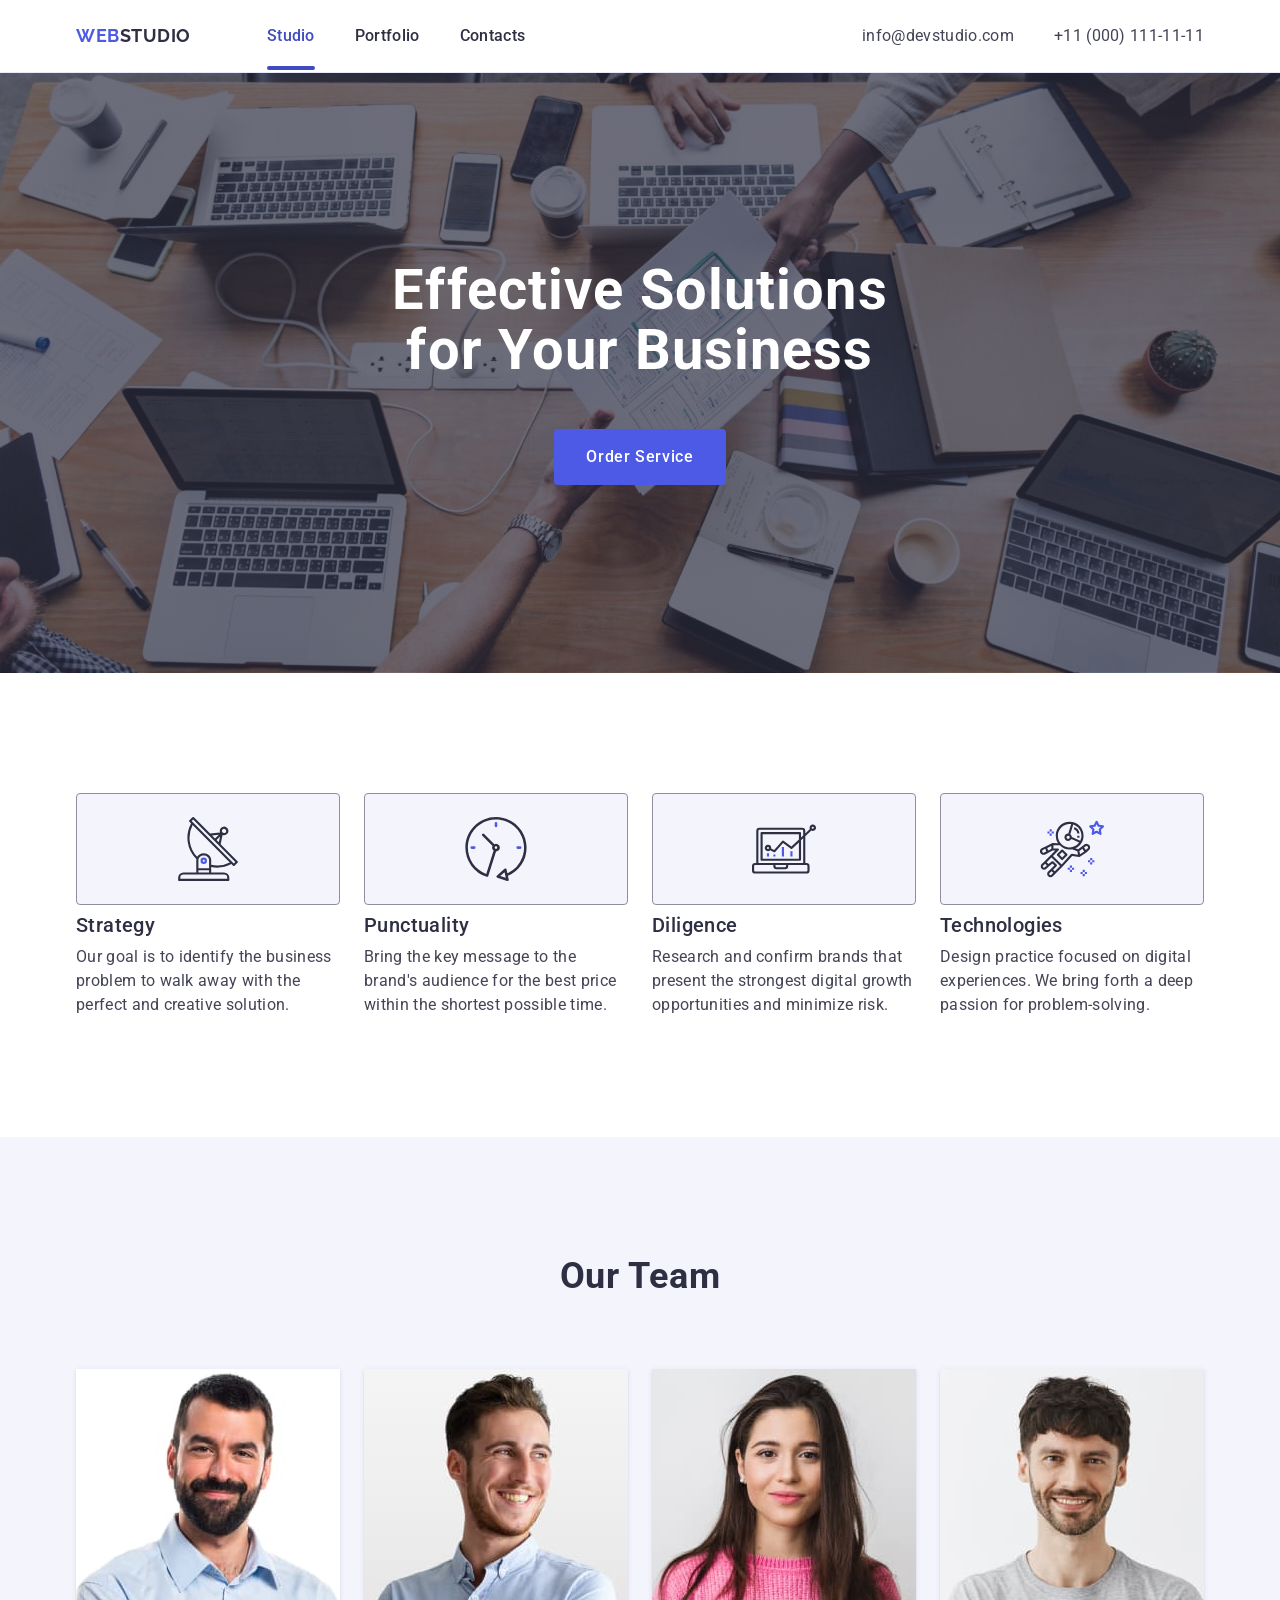
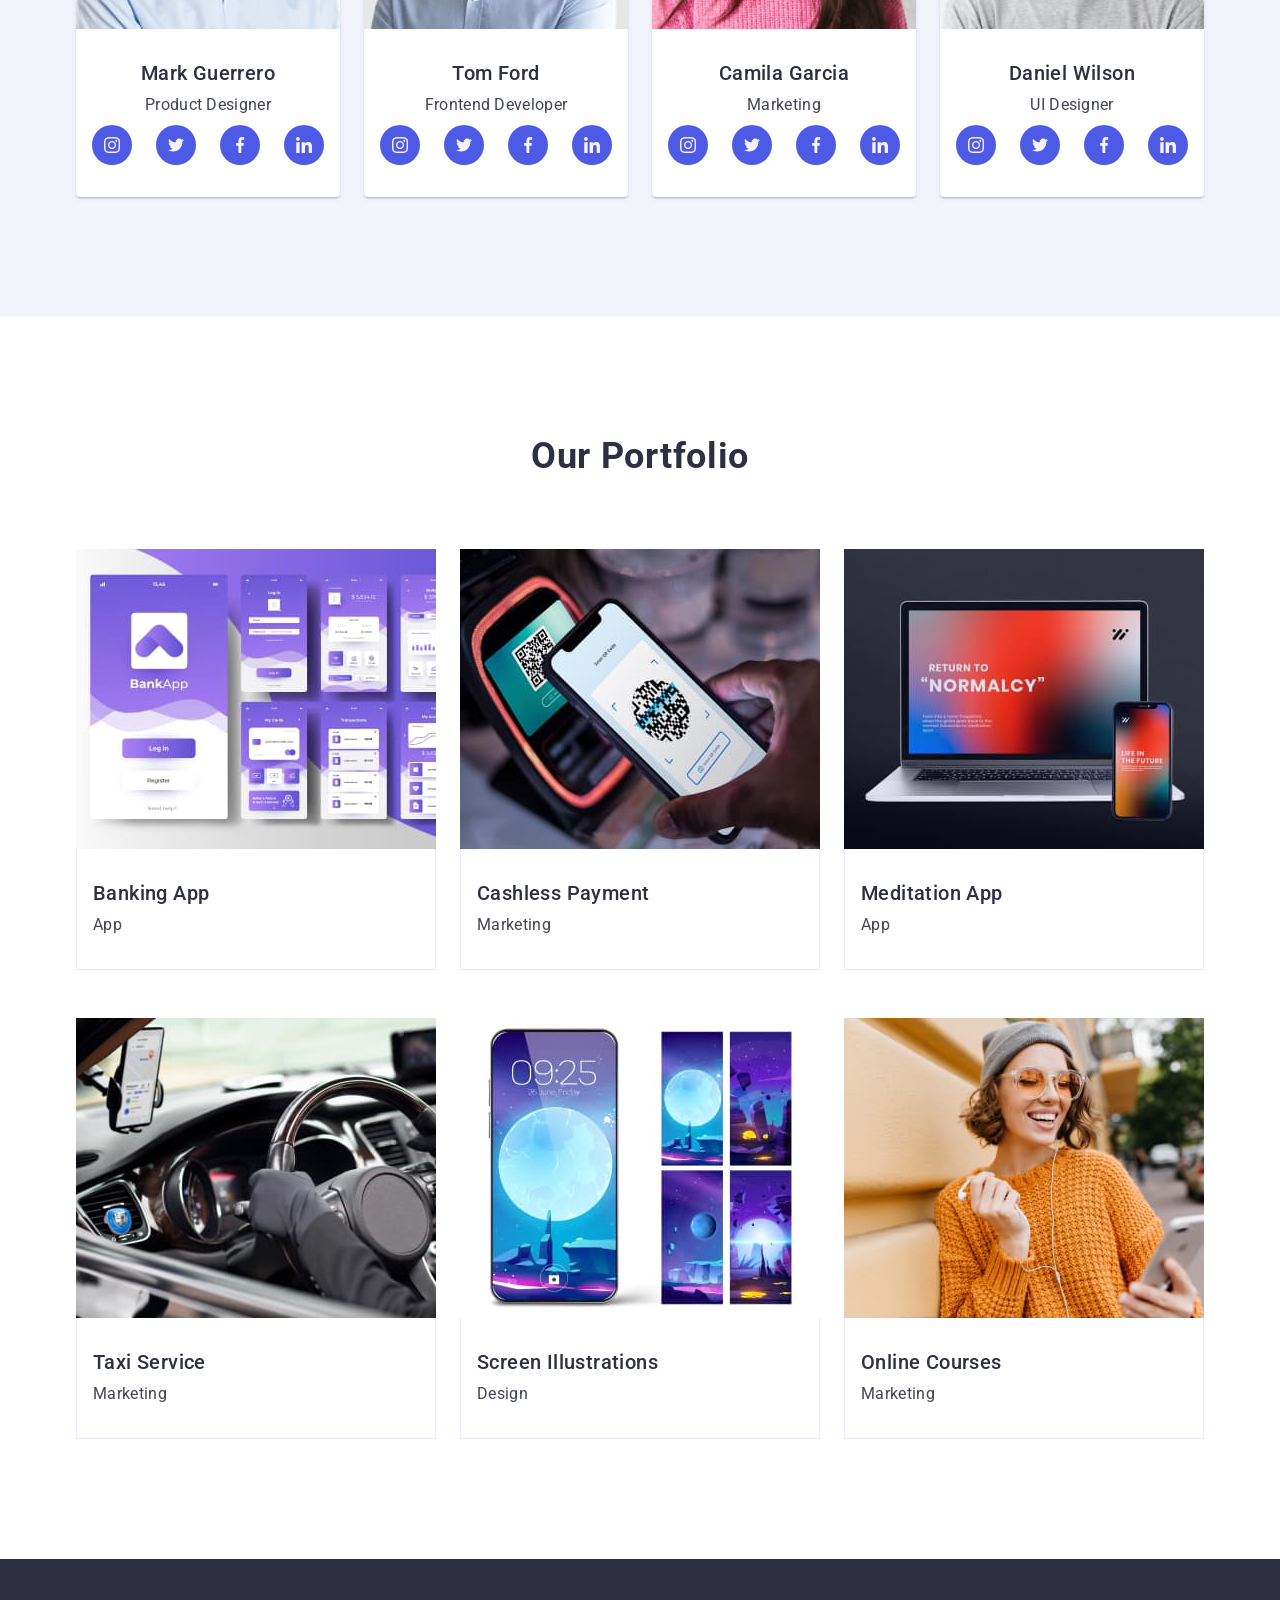
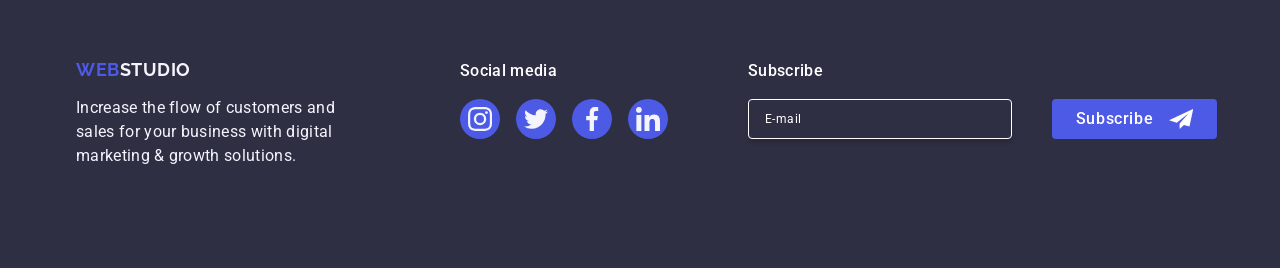
==== index.html @ 2a179399 "Update index.html" ====
<!DOCTYPE html>
<html lang="en">
  <head>
    <meta charset="UTF-8" />
    <meta name="viewport" content="width=device-width, initial-scale=1.0" />
    <title>Web Studio</title>
    <link rel="preconnect" href="https://fonts.googleapis.com" />
    <link rel="preconnect" href="https://fonts.gstatic.com" crossorigin />
    <link
      href="https://fonts.googleapis.com/css2?family=Raleway:wght@700&family=Roboto:wght@400;500;700&display=swap"
      rel="stylesheet"
    />
    <link
      rel="stylesheet"
      href="https://cdnjs.cloudflare.com/ajax/libs/modern-normalize/2.0.0/modern-normalize.min.css"
    />
    <link rel="stylesheet" href="./css/styles.css" />
  </head>
  <body>
    <header class="header">
      <div class="container header-container">
        <nav class="header-navigation">
          <a href="./index.html" class="heder-logo"
            >Web<span class="heder-logo-studio">Studio</span>
          </a>
          <ul class="heder-menu-list">
            <li class="heder-menu-item">
              <a href="./index.html" class="heder-menu-link current">Studio</a>
            </li>
            <li class="heder-menu-item">
              <a href="" class="heder-menu-link">Portfolio</a>
            </li>
            <li class="heder-menu-item">
              <a href="" class="heder-menu-link">Contacts</a>
            </li>
          </ul>
        </nav>
        <address class="header-navigation-address">
          <ul class="header-navigation-list">
            <li class="header-navigation-item">
              <a class="header-navigation-link" href="mailto:info@devstudio.com"
                >info@devstudio.com
              </a>
            </li>
            <li class="header-navigation-item">
              <a class="header-navigation-link" href="tel:+110001111111"
                >+11 (000) 111-11-11
              </a>
            </li>
          </ul>
        </address>
      </div>
    </header>
    <main>
      <section class="hero-section">
        <div class="container">
          <h1 class="hero-title">Effective Solutions for Your Business</h1>
          <button class="hero-button" type="button">Order Service</button>
        </div>
      </section>
      <section class="section-possibilities">
        <div class="container">
          <h2 class="visually-hidden">List of possibilities</h2>
          <ul class="list-of-possibilities">
            <li class="possibilities-item">
              <div class="possibilities-icon-container">
                <svg class="possibilities-icon" width="64" height="64">
                  <use href="./images/icons.svg#icon-antenna"></use>
                </svg>
              </div>
              <h3 class="possibilities-subtitle">Strategy</h3>
              <p class="possibilities-item-text">
                Our goal is to identify the business problem to walk away with
                the perfect and creative solution.
              </p>
            </li>
            <li class="possibilities-item">
              <div class="possibilities-icon-container">
                <svg class="possibilities-icon" width="64" height="64">
                  <use href="./images/icons.svg#icon-clock"></use>
                </svg>
              </div>
              <h3 class="possibilities-subtitle">Punctuality</h3>
              <p class="possibilities-item-text">
                Bring the key message to the brand's audience for the best price
                within the shortest possible time.
              </p>
            </li>
            <li class="possibilities-item">
              <div class="possibilities-icon-container">
                <svg class="possibilities-icon" width="64" height="64">
                  <use href="./images/icons.svg#icon-diagram"></use>
                </svg>
              </div>
              <h3 class="possibilities-subtitle">Diligence</h3>
              <p class="possibilities-item-text">
                Research and confirm brands that present the strongest digital
                growth opportunities and minimize risk.
              </p>
            </li>
            <li class="possibilities-item">
              <div class="possibilities-icon-container">
                <svg class="possibilities-icon" width="64" height="64">
                  <use href="./images/icons.svg#icon-astronaut"></use>
                </svg>
              </div>
              <h3 class="possibilities-subtitle">Technologies</h3>
              <p class="possibilities-item-text">
                Design practice focused on digital experiences. We bring forth a
                deep passion for problem-solving.
              </p>
            </li>
          </ul>
        </div>
      </section>
      <section class="section-team">
        <div class="container">
          <h2 class="team-title">Our Team</h2>
          <ul class="team-list">
            <li class="team-item">
              <img
                class="team-img"
                src="./images/mark-guerrero.jpg"
                alt="Mark Guerrero"
                width="264"
                height="260"
              />
              <div class="team-container">
                <h3 class="team-name-member">Mark Guerrero</h3>
                <p class="team-function">Product Designer</p>
                <ul class="icon-list">
                  <li class="icon-item">
                    <a class="icon-link" href="">
                      <svg class="icon-team" width="16" height="16">
                        <use href="./images/icons.svg#icon-instagram"></use>
                      </svg>
                    </a>
                  </li>
                  <li class="icon-item">
                    <a class="icon-link" href="">
                      <svg class="icon-team" width="16" height="16">
                        <use href="./images/icons.svg#icon-twitter"></use>
                      </svg>
                    </a>
                  </li>
                  <li class="icon-item">
                    <a class="icon-link" href="">
                      <svg class="icon-team" width="16" height="16">
                        <use href="./images/icons.svg#icon-facebook"></use>
                      </svg>
                    </a>
                  </li>
                  <li class="icon-item">
                    <a class="icon-link" href="">
                      <svg class="icon-team" width="16" height="16">
                        <use href="./images/icons.svg#icon-linkedin"></use>
                      </svg>
                    </a>
                  </li>
                </ul>
              </div>
            </li>
            <li class="team-item">
              <img
                class="team-img"
                src="./images/tom-ford.jpg"
                alt="Tom Ford"
                width="264"
                height="260"
              />
              <div class="team-container">
                <h3 class="team-name-member">Tom Ford</h3>
                <p class="team-function">Frontend Developer</p>
                <ul class="icon-list">
                  <li class="icon-item">
                    <a class="icon-link">
                      <svg class="icon-team" width="16" height="16">
                        <use href="./images/icons.svg#icon-instagram"></use>
                      </svg>
                    </a>
                  </li>
                  <li class="icon-item">
                    <a class="icon-link" href="">
                      <svg class="icon-team" width="16" height="16">
                        <use href="./images/icons.svg#icon-twitter"></use>
                      </svg>
                    </a>
                  </li>
                  <li class="icon-item">
                    <a class="icon-link" href="">
                      <svg class="icon-team" width="16" height="16">
                        <use href="./images/icons.svg#icon-facebook"></use>
                      </svg>
                    </a>
                  </li>
                  <li class="icon-item">
                    <a class="icon-link" href="">
                      <svg class="icon-team" width="16" height="16">
                        <use href="./images/icons.svg#icon-linkedin"></use>
                      </svg>
                    </a>
                  </li>
                </ul>
              </div>
            </li>
            <li class="team-item">
              <img
                class="team-img"
                src="./images/camila-garcia.jpg"
                alt="Camila Garcia"
                width="264"
                height="260"
              />
              <div class="team-container">
                <h3 class="team-name-member">Camila Garcia</h3>
                <p class="team-function">Marketing</p>
                <ul class="icon-list">
                  <li class="icon-item">
                    <a class="icon-link" href="">
                      <svg class="icon-team" width="16" height="16">
                        <use href="./images/icons.svg#icon-instagram"></use>
                      </svg>
                    </a>
                  </li>
                  <li class="icon-item">
                    <a class="icon-link" href="">
                      <svg class="icon-team" width="16" height="16">
                        <use href="./images/icons.svg#icon-twitter"></use>
                      </svg>
                    </a>
                  </li>
                  <li class="icon-item">
                    <a class="icon-link" href="">
                      <svg class="icon-team" width="16" height="16">
                        <use href="./images/icons.svg#icon-facebook"></use>
                      </svg>
                    </a>
                  </li>
                  <li class="icon-item">
                    <a class="icon-link" href="">
                      <svg class="icon-team" width="16" height="16">
                        <use href="./images/icons.svg#icon-linkedin"></use>
                      </svg>
                    </a>
                  </li>
                </ul>
              </div>
            </li>
            <li class="team-item">
              <img
                class="team-img"
                src="./images/daniel-wilson.jpg"
                alt="Daniel Wilson"
                width="264"
                height="260"
              />
              <div class="team-container">
                <h3 class="team-name-member">Daniel Wilson</h3>
                <p class="team-function">UI Designer</p>
                <ul class="icon-list">
                  <li class="icon-item">
                    <a class="icon-link" href="">
                      <svg class="icon-team" width="16" height="16">
                        <use href="./images/icons.svg#icon-instagram"></use>
                      </svg>
                    </a>
                  </li>
                  <li class="icon-item">
                    <a class="icon-link" href="">
                      <svg class="icon-team" width="16" height="16">
                        <use href="./images/icons.svg#icon-twitter"></use>
                      </svg>
                    </a>
                  </li>
                  <li class="icon-item">
                    <a class="icon-link" href="">
                      <svg class="icon-team" width="16" height="16">
                        <use href="./images/icons.svg#icon-facebook"></use>
                      </svg>
                    </a>
                  </li>
                  <li class="icon-item">
                    <a class="icon-link" href="">
                      <svg class="icon-team" width="16" height="16">
                        <use href="./images/icons.svg#icon-linkedin"></use>
                      </svg>
                    </a>
                  </li>
                </ul>
              </div>
            </li>
          </ul>
        </div>
      </section>
      <section class="section-portfolio">
        <div class="container">
          <h2 class="portfolio-title">Our Portfolio</h2>
          <ul class="portfolio-list">
            <li class="portfolio-item">
              <div class="portfolio-item-container">
                <img
                  class="portfolio-img"
                  src="./images/banking-app.jpg"
                  alt="Banking App"
                  width="360"
                  height="300"
                />
                <p class="portfolio-img-text">
                  14 Stylish and User-Friendly App Design Concepts · Task
                  Manager App · Calorie Tracker App · Exotic Fruit Ecommerce App
                  · Cloud Storage App
                </p>
              </div>
              <div class="box-portfolio-item">
                <h3 class="portfolio-services">Banking App</h3>
                <p class="portfolio-text">App</p>
              </div>
            </li>
            <li class="portfolio-item">
              <div class="portfolio-item-container">
                <img
                  class="portfolio-img"
                  src="./images/cashless-payment.jpg"
                  alt="Cashless Payment"
                  width="360"
                  height="300"
                />
                <p class="portfolio-img-text">
                  14 Stylish and User-Friendly App Design Concepts · Task
                  Manager App · Calorie Tracker App · Exotic Fruit Ecommerce App
                  · Cloud Storage App
                </p>
              </div>
              <div class="box-portfolio-item">
                <h3 class="portfolio-services">Cashless Payment</h3>
                <p class="portfolio-text">Marketing</p>
              </div>
            </li>
            <li class="portfolio-item">
              <div class="portfolio-item-container">
                <img
                  class="portfolio-img"
                  src="./images/meditation-app.jpg"
                  alt="Meditation App"
                  width="360"
                  height="300"
                />
                <p class="portfolio-img-text">
                  14 Stylish and User-Friendly App Design Concepts · Task
                  Manager App · Calorie Tracker App · Exotic Fruit Ecommerce App
                  · Cloud Storage App
                </p>
              </div>
              <div class="box-portfolio-item">
                <h3 class="portfolio-services">Meditation App</h3>
                <p class="portfolio-text">App</p>
              </div>
            </li>
            <li class="portfolio-item">
              <div class="portfolio-item-container">
                <img
                  class="portfolio-img"
                  src="./images/taxi-service.jpg"
                  alt="Taxi Service"
                  width="360"
                  height="300"
                />
                <p class="portfolio-img-text">
                  14 Stylish and User-Friendly App Design Concepts · Task
                  Manager App · Calorie Tracker App · Exotic Fruit Ecommerce App
                  · Cloud Storage App
                </p>
              </div>
              <div class="box-portfolio-item">
                <h3 class="portfolio-services">Taxi Service</h3>
                <p class="portfolio-text">Marketing</p>
              </div>
            </li>
            <li class="portfolio-item">
              <div class="portfolio-item-container">
                <img
                  class="portfolio-img"
                  src="./images/screen-illustrations.jpg"
                  alt="Screen Illustrations"
                  width="360"
                  height="300"
                />
                <p class="portfolio-img-text">
                  14 Stylish and User-Friendly App Design Concepts · Task
                  Manager App · Calorie Tracker App · Exotic Fruit Ecommerce App
                  · Cloud Storage App
                </p>
              </div>
              <div class="box-portfolio-item">
                <h3 class="portfolio-services">Screen Illustrations</h3>
                <p class="portfolio-text">Design</p>
              </div>
            </li>
            <li class="portfolio-item">
              <div class="portfolio-item-container">
                <img
                  class="portfolio-img"
                  src="./images/online-courses.jpg"
                  alt="Online Courses"
                  width="360"
                  height="300"
                />
                <p class="portfolio-img-text">
                  14 Stylish and User-Friendly App Design Concepts · Task
                  Manager App · Calorie Tracker App · Exotic Fruit Ecommerce App
                  · Cloud Storage App
                </p>
              </div>
              <div class="box-portfolio-item">
                <h3 class="portfolio-services">Online Courses</h3>
                <p class="portfolio-text">Marketing</p>
              </div>
            </li>
          </ul>
        </div>
      </section>
    </main>
    <footer class="section-footer">
      <div class="container footer-container">
        <div class="footer-nav-container">
          <a class="footer-logo-link" href="./index.html"
            >Web<span class="footer-logo-studio">Studio</span>
          </a>
          <p class="footer-text">
            Increase the flow of customers and sales for your business with
            digital marketing & growth solutions.
          </p>
        </div>
        <div class="social-media-container">
          <p class="social-media-title">Social media</p>
          <ul class="social-media-list">
            <li class="social-media-item">
              <a class="social-icon-link" href="">
                <svg class="social-media-icon" width="24" height="24">
                  <use href="./images/icons.svg#icon-instagram"></use>
                </svg>
              </a>
            </li>
            <li class="social-media-item">
              <a class="social-icon-link" href="">
                <svg class="social-media-icon" width="24" height="24">
                  <use href="./images/icons.svg#icon-twitter"></use>
                </svg>
              </a>
            </li>
            <li class="social-media-item">
              <a class="social-icon-link" href="">
                <svg class="social-media-icon" width="24" height="24">
                  <use href="./images/icons.svg#icon-facebook"></use>
                </svg>
              </a>
            </li>
            <li class="social-media-item">
              <a class="social-icon-link" href="">
                <svg class="social-media-icon" width="24" height="24">
                  <use href="./images/icons.svg#icon-linkedin"></use>
                </svg>
              </a>
            </li>
          </ul>
        </div>
        <div class="subscribe-container">
          <p class="subscribe-title">Subscribe</p>
          <form class="subscribe-form">
            <label class="subscribe-label">
              <input
                class="subscribe-input"
                type="email"
                name="subscribe-email"
                placeholder="E-mail"
              />
            </label>
            <button class="subscribe-btn" type="submit" name="subscribe">
              Subscribe
              <svg class="subscribe-btn-icon" width="24" height="24">
                <use href="./images/icons.svg#icon-send"></use>
              </svg>
            </button>
          </form>
        </div>
      </div>
    </footer>
    <div class="modal-overlay is-ope">
      <div class="modal">
        <button class="modal-closed-btn" type="button">
          <svg class="modal-icon-btn" width="8" height="8">
            <use href="./images/icons.svg#icon-closed"></use>
          </svg>
        </button>
        <p class="modal-title">Leave your contacts and we will call you back</p>
        <form>
          <div class="modal-field">
            <label class="modal-label-name" for="user-name">Name</label>
            <div class="modal-field-wrap">
              <input
                class="modal-input"
                type="text"
                name="user-name"
                required
                id="user-name"
              />
              <svg class="modal-icon" width="18" height="24">
                <use href="./images/icons.svg#icon-frame-black"></use>
              </svg>
            </div>
          </div>
          <div class="modal-field">
            <label for="user-tel">Phone</label>
            <div class="modal-field-wrap">
              <input
                class="modal-input"
                type="tel"
                name="user-tel"
                required
                id="user-tel"
              />
              <svg class="modal-icon" width="18" height="24">
                <use href="./images/icons.svg#icon-phone-black"></use>
              </svg>
            </div>
          </div>
          <div class="modal-field">
            <label for="user-email">Email</label>
            <div class="modal-field-wrap">
              <input
                class="modal-input"
                type="email"
                name="user-email"
                required
                id="user-email"
              />
              <svg class="modal-icon" width="18" height="24">
                <use href="./images/icons.svg#icon-email-black"></use>
              </svg>
            </div>
          </div>
          <div class="modal-field">
            <label for="user-comment">Comment</label>
            <textarea
              class="modal-comment"
              name="user-comment"
              id="user-comment"
              placeholder="Text input"
            ></textarea>
          </div>
          <div class="modal-checkbox">
            <input
              class="modal-checkbox-btn visually-hidden"
              type="checkbox"
              name="user-privacy"
              id="user-privacy"
              value="true"
              checked
            />
            <label class="modal-permit" for="user-privacy">
              <span class="modal-permit-span">
                <svg width="10" height="8">
                  <use href="./images/icons.svg#icon-mark"></use>
                </svg> </span
              >I accept the terms and conditions of the
              <a class="policy-link" href="">Privacy Policy</a></label
            >
          </div>
          <button class="modal-send-btn" type="submit">Send</button>
        </form>
      </div>
    </div>
  </body>
</html>
---- css/styles.css ----
body {
  font-family: "Roboto", sans-serif;
  color: #434455;
  background-color: #fff;
}

ul {
  list-style-type: none;
  margin-top: 0;
  margin-bottom: 0;
  padding-left: 0;
}

a {
  text-decoration: none;
  color: #2e2f42;
}

p,
h1,
h2,
h3,
h4,
h5,
h6 {
  margin-top: 0;
  margin-bottom: 0;
}

.section {
  padding-top: 120px;
  padding-bottom: 120px;
}

.container {
  max-width: 1158px;
  padding: 0 15px;
  margin: 0 auto;
}

img {
  display: block;
}

.visually-hidden {
  position: absolute;
  width: 1px;
  height: 1px;
  margin: -1px;
  border: 0;
  padding: 0;
  white-space: nowrap;
  clip-path: inset(100%);
  clip: rect(0 0 0 0);
  overflow: hidden;
}

/* ----------------------------------------------------- */

/* ------------------ Header  ------------------------- */

.header {
  padding-top: 24px;
  padding-bottom: 24px;
  border-bottom: 1px solid #e7e9fc;
  box-shadow: 0px 2px 1px rgba(46, 47, 66, 0.08),
    0px 1px 1px rgba(46, 47, 66, 0.16), 0px 1px 6px rgba(46, 47, 66, 0.08);
}

.header-container {
  display: flex;
}

.header-navigation {
  display: flex;
  align-items: center;
}

.heder-logo {
  font-family: "Raleway", sans-serif;
  font-weight: 700;
  font-size: 18px;
  line-height: 117%;
  letter-spacing: 0.03em;
  text-transform: uppercase;
  color: #4d5ae5;
  margin-right: 76px;
}

.heder-logo-studio {
  font-weight: 700;
  font-size: 18px;
  line-height: 117%;
  letter-spacing: 0.03em;
  text-transform: uppercase;
  color: #2e2f42;
}

.heder-menu-list {
  display: flex;
  gap: 40px;
}

.heder-menu-item {
}

.heder-menu-link {
  position: relative;
  font-weight: 500;
  font-size: 16px;
  line-height: 150%;
  letter-spacing: 0.02em;
  color: rgba(46, 47, 66, 1);
  padding: 24px 0;

  transition: color 250ms cubic-bezier(0.4, 0, 0.2, 1);
}

.current {
  color: #404bbf;
}

.current::after {
  content: "";
  width: 100%;
  position: absolute;
  left: 0;
  bottom: -1px;
  height: 4px;
  background-color: #404bbf;
  border-radius: 2px;
}

.heder-menu-link:hover,
.heder-menu-link:focus {
  color: #404bbf;
}

.header-navigation-address {
  font-style: normal;
  margin-left: auto;
}

.header-navigation-list {
  display: flex;
  gap: 40px;
}

.header-navigation-item {
}

.header-navigation-link {
  font-weight: 400;
  font-size: 16px;
  line-height: 150%;
  letter-spacing: 0.02em;
  color: #434455;
  padding-top: 24px;
  padding-bottom: 24px;

  transition: color 250ms cubic-bezier(0.4, 0, 0.2, 1);
}

.header-navigation-link:hover,
.header-navigation-link:focus {
  color: #404bbf;
}

/* -------------------------------------------------------------------- */

/* --------------------- Hero Section --------------------------------- */

.hero-section {
  background-color: #2e2f42;
  padding: 188px 0;
  margin: 0 auto;

  background-image: linear-gradient(
      rgba(46, 47, 66, 0.7),
      rgba(46, 47, 66, 0.7)
    ),
    url(../images/people-office.jpg);

  background-position: center;
  background-repeat: no-repeat;
  background-size: cover;
  max-width: 1440px;
}

.hero-title {
  font-weight: 700;
  font-size: 56px;
  line-height: 107%;
  letter-spacing: 0.02em;
  text-align: center;
  color: #fff;
  margin: auto;
  margin-bottom: 48px;
  max-width: 496px;
}

.hero-button {
  font-family: inherit;
  font-weight: 500;
  font-size: 16px;
  line-height: 150%;
  letter-spacing: 0.04em;
  color: #fff;

  background: #4d5ae5;
  cursor: pointer;
  display: block;
  border-radius: 4px;
  border: none;

  min-width: 169px;
  height: 56px;
  margin: auto;
  padding: 16px 32px;

  transition: background-color 250ms cubic-bezier(0.4, 0, 0.2, 1);
}

.hero-button:hover,
.hero-button:focus {
  background: #404bbf;
}

/* ---------------------------------------------------------------- */

/* --------------------- Section Possibilities -------------------- */

.section-possibilities {
  padding-top: 120px;
  padding-bottom: 120px;
}

.list-of-possibilities {
  display: flex;
  gap: 24px;
}

.possibilities-item {
  width: calc((100% - 72px) / 4);
}

.possibilities-icon-container {
  display: flex;
  align-items: center;
  justify-content: center;
  border: 1px solid rgba(142, 143, 153, 1);
  border-radius: 4px;
  width: 264px;
  height: 112px;
  background: rgba(244, 244, 253, 1);
  margin-bottom: 8px;
}

.possibilities-icon {
}

.possibilities-subtitle {
  font-weight: 500;
  font-size: 20px;
  line-height: 120%;
  letter-spacing: 0.02em;
  color: #2e2f42;
  margin-bottom: 8px;
}

.possibilities-item-text {
  font-size: 16px;
  line-height: 150%;
  letter-spacing: 0.02em;
  color: #434455;
}

/* ------------------------------------------------------- */

/* --------------------- Section Team -------------------- */

.section-team {
  background-color: #f4f4fd;
  padding-top: 120px;
  padding-bottom: 120px;
}

.team-container {
  padding: 0;
}

.team-title {
  text-transform: capitalize;
  font-weight: 700;
  font-size: 36px;
  line-height: 111%;
  letter-spacing: 0.02em;
  text-align: center;
  color: #2e2f42;
  margin-bottom: 72px;
}

.team-list {
  display: flex;
  gap: 24px;
}

.team-item {
  box-shadow: 0px 1px 6px rgba(46, 47, 66, 0.08),
    0px 1px 1px rgba(46, 47, 66, 0.16), 0px 2px 1px rgba(46, 47, 66, 0.08);
  background-color: #fff;
  border-radius: 0 0 4px 4px;
  padding: 0px 0px 32px 0px;
  width: 264px;
  height: 428px;
}

.team-img {
}

.team-container {
  padding-top: 32px;
  padding-bottom: 32px;
}

.team-name-member {
  font-weight: 500;
  font-size: 20px;
  line-height: 120%;
  letter-spacing: 0.02em;
  text-align: center;
  color: #2e2f42;
  margin-bottom: 8px;
}

.team-function {
  font-weight: 400;
  font-size: 16px;
  line-height: 150%;
  letter-spacing: 0.02em;
  text-align: center;
  color: #434455;
  margin-bottom: 8px;
}

.icon-list {
  display: flex;
  justify-content: center;
  gap: 24px;
  padding-left: 16px;
  padding-right: 16px;
}

.icon-item {
  width: 40px;
  height: 40px;
}

.icon-link {
  width: 100%;
  height: 100%;
  display: flex;
  align-items: center;
  justify-content: center;
  background-color: rgba(77, 90, 229, 1);
  border-radius: 50%;
  transition: background-color 250ms cubic-bezier(0.4, 0, 0.2, 1);
}

.icon-link:hover,
.icon-link:focus {
  background-color: #404bbf;
}

.icon-team {
  fill: rgba(244, 244, 253, 1);
}

/* --------------------------------------------------------  */

/* --------------------- Section Portfolio ------------------- */

.section-portfolio {
  padding-top: 120px;
  padding-bottom: 120px;
}

.portfolio-title {
  text-transform: capitalize;
  font-weight: 700;
  font-size: 36px;
  line-height: 111%;
  letter-spacing: 0.02em;
  text-align: center;
  color: #2e2f42;
  margin-bottom: 72px;
}

.portfolio-list {
  display: flex;
  flex-wrap: wrap;
  gap: 48px 24px;
}

.portfolio-item {
  position: relative;
  transition: box-shadow 250ms cubic-bezier(0.4, 0, 0.2, 1);
}

.portfolio-item:hover {
  box-shadow: 0px 1px 6px rgba(46, 47, 66, 0.08),
    0px 1px 1px rgba(46, 47, 66, 0.16), 0px 2px 1px rgba(46, 47, 66, 0.08);
  transition: color 250ms cubic-bezier(0.4, 0, 0.2, 1);
}

.portfolio-item:hover .portfolio-img-text {
  transform: translate(0);
}

.portfolio-item-container {
  padding: 0;
  position: relative;
  overflow: hidden;
}

.portfolio-img {
}

.portfolio-img-text {
  position: absolute;
  background: rgba(77, 90, 229, 1);
  font-weight: 400;
  font-size: 16px;
  line-height: 150%;
  letter-spacing: 0.02em;
  color: rgba(244, 244, 253, 1);
  top: 0;
  left: 0;
  padding: 40px 32px;
  height: 100%;

  transform: translateY(100%);
  transition: transform 250ms cubic-bezier(0.4, 0, 0.2, 1);
}

.box-portfolio-item {
  border-bottom: 1px solid #e7e9fc;
  border-left: 1px solid #e7e9fc;
  border-right: 1px solid #e7e9fc;
  padding: 32px 16px;
}

.portfolio-services {
  font-weight: 500;
  font-size: 20px;
  line-height: 120%;
  letter-spacing: 0.02em;
  text-align: left;
  color: #2e2f42;
  margin-bottom: 8px;
}

.portfolio-text {
  font-weight: 400;
  font-size: 16px;
  line-height: 150%;
  letter-spacing: 0.02em;
  text-align: left;
  color: #434455;
}

/* --------------------------------------------------------  */

/* --------------------- Section Footer ------------------- */

.section-footer {
  background-color: #2e2f42;
  padding-top: 100px;
  padding-bottom: 100px;
}

.footer-container {
  display: flex;
  align-items: baseline;
}

.footer-nav-container {
  margin-right: 120px;
}

.footer-logo-link {
  font-family: "Raleway", sans-serif;
  font-weight: 700;
  font-size: 18px;
  line-height: 117%;
  letter-spacing: 0.03em;
  text-transform: uppercase;
  color: #4d5ae5;
  display: inline-block;
  margin-bottom: 16px;
}

.footer-logo-studio {
  font-weight: 700;
  font-size: 18px;
  line-height: 117%;
  letter-spacing: 0.03em;
  text-transform: uppercase;
  color: #f4f4fd;
  display: inline-block;
}

.footer-text {
  font-size: 16px;
  line-height: 150%;
  letter-spacing: 0.02em;
  color: #f4f4fd;
  max-width: 264px;
}

.social-media-container {
  margin-right: 80px;
}

.social-media-title {
  font-weight: 500;
  font-size: 16px;
  line-height: 150%;
  letter-spacing: 0.02em;
  color: rgba(255, 255, 255, 1);
  margin-bottom: 16px;
}

.social-media-list {
  display: flex;
  gap: 16px;
}

.social-icon-link {
  width: 100%;
  height: 100%;
  display: flex;
  align-items: center;
  justify-content: center;
  background-color: rgba(77, 90, 229, 1);
  border-radius: 50%;
  width: 40px;
  height: 40px;
  transition: background-color 250ms cubic-bezier(0.4, 0, 0.2, 1);
}

.social-icon-link:hover,
.social-icon-link:focus {
  background-color: rgba(49, 208, 170, 1);
}

.social-media-item {
  width: 40px;
  height: 40px;
}

.social-media-icon {
  fill: rgba(244, 244, 253, 1);
}

.subscribe-container {
  width: 453px;
  height: 80px;
}

.subscribe-title {
  font-weight: 500;
  font-size: 16px;
  line-height: 150%;
  letter-spacing: 0.02em;
  color: rgba(255, 255, 255, 1);
  margin-bottom: 16px;
}

.subscribe-form {
  display: flex;
  gap: 24px;
}

.subscribe-input {
  border: 1px solid rgba(255, 255, 255, 1);
  border-radius: 4px;
  width: 264px;
  height: 40px;
  box-shadow: 0 4px 4px 0 rgba(0, 0, 0, 0.15);
  background-color: transparent;

  width: 264px;
  height: 40px;

  font-size: 12px;
  line-height: 2;
  letter-spacing: 0.04em;
  padding-left: 16px;
  color: #ffffff;
}

.subscribe-input::placeholder {
  color: #ffffff;
}

.subscribe-btn {
  display: flex;
  align-items: center;
  justify-content: center;
  border-radius: 4px;
  background-color: rgba(77, 90, 229, 1);
  border: none;

  font-weight: 500;
  font-size: 16px;
  line-height: 150%;
  letter-spacing: 0.04em;
  text-align: center;
  color: rgba(255, 255, 255, 1);
  width: 165px;
  height: 40px;
  margin-left: 16px;
  cursor: pointer;
  min-width: 165px;
}

.subscribe-btn-icon {
  fill: #fff;
  margin-left: 16px;
}

/* ---------------------------------------------------------------*/

/* ----------------- Modal Overlay -------------------------------*/

.modal-overlay {
  width: 100%;
  height: 100%;
  top: 0;
  position: fixed;
  background-color: rgba(46, 47, 66, 0.4);
  opacity: 0;
  visibility: hidden;
  pointer-events: none;
  transition: opacity 250ms cubic-bezier(0.4, 0, 0.2, 1),
    visibility 250ms cubic-bezier(0.4, 0, 0.2, 1);
}

.is-open {
  opacity: 1;
  visibility: visible;
  pointer-events: auto;
}

.modal {
  border-radius: 4px;
  width: 408px;
  min-height: 584px;
  box-shadow: 0 1px 1px 0 rgba(0, 0, 0, 0.14), 0 1px 3px 0 rgba(0, 0, 0, 0.12),
    0 2px 1px 0 rgba(0, 0, 0, 0.2);
  background: rgba(252, 252, 252, 1);

  position: absolute;
  top: 50%;
  left: 50%;
  transform: translate(-50%, -50%);

  padding: 72px 24px 24px 24px;
  transition: opacity 250ms cubic-bezier(0.4, 0, 0.2, 1);
}

.modal-closed-btn {
  display: flex;
  align-items: center;
  justify-content: center;
  position: absolute;

  top: 24px;
  right: 24px;
  width: 24px;
  height: 24px;
  padding: 0;
  margin-left: auto;
  border: 1px solid rgba(0, 0, 0, 0.1);
  border-radius: 50%;
  background-color: rgba(231, 233, 252, 1);
  cursor: pointer;
  transition: background-color 250ms cubic-bezier(0.4, 0, 0.2, 1),
    border 250ms cubic-bezier(0.4, 0, 0.2, 1);
}

.modal-closed-btn:hover,
.modal-closed-btn:focus {
  border: none;
  background-color: #404bbf;
}

.modal-icon-btn {
  transition: fill 250ms cubic-bezier(0.4, 0, 0.2, 1);
  fill: #2e2f42;
}

.modal-icon-btn:hover,
.modal-icon-btn:focus {
  fill: #ffffff;
}

.modal-title {
  font-weight: 500;
  font-size: 16px;
  line-height: 150%;
  letter-spacing: 0.02em;
  text-align: center;
  color: rgba(46, 47, 66, 1);
  max-width: 360px;
  margin-top: 24px;
  margin-bottom: 16px;
}

.modal-field {
  margin-bottom: 8px;
}

.modal-label-name {
  font-size: 12px;
  line-height: 1.17;
  letter-spacing: 0.04em;
  color: #8e8f99;
  display: block;
  margin-bottom: 4px;
}

.modal-field-wrap {
  position: relative;
  margin-top: 4px;
}

.modal-input {
  width: 100%;
  border: 1px solid rgba(46, 47, 66, 0.4);
  border-radius: 4px;
  height: 40px;
  padding-left: 38px;
  outline: transparent;
  background-color: transparent;
  transition: border-color 250ms cubic-bezier(0.4, 0, 0.2, 1);
}

.modal-input:focus {
  border-color: rgba(77, 90, 229, 1);
}

.modal-input:focus + .modal-icon {
  fill: #4d5ae5;
}

.modal-icon {
  fill: 2e2F42;
  position: absolute;
  left: 19px;
  top: 50%;
  transform: translateY(-50%);
  transition: fill 250ms cubic-bezier(0.4, 0, 0.2, 1);
}

.modal-comment {
  width: 100%;
  height: 120px;
  font-size: 12px;
  line-height: 1.17;
  letter-spacing: 0.04em;
  color: rgba(46, 47, 66, 0.4);
  border: 1px solid rgba(46, 47, 66, 0.4);
  border-radius: 4px;
  background-color: transparent;
  padding: 8px 16px;
  outline: transparent;
  resize: none;
  transition: border-color 250ms cubic-bezier(0.4, 0, 0.2, 1);
  margin-top: 4px;
}
.modal-comment:focus {
  border-color: #4d5ae5;
}

.modal-comment::placeholder {
  font-weight: 400;
  font-size: 12px;
  line-height: 117%;
  letter-spacing: 0.04em;
  color: rgba(46, 47, 66, 0.4);
}

.modal-checkbox {
  margin-bottom: 24px;
}

.modal-checkbox-btn {
}

.modal-checkbox-btn:checked + .modal-permit span {
  display: flex;
  align-items: center;
  justify-content: center;
  background-color: #404bbf;
  border: none;
  fill: #f4f4fd;
}

.modal-permit {
  display: flex;
  align-items: center;
  gap: 8px;
  font-weight: 400;
  font-size: 12px;
  line-height: 117%;
  letter-spacing: 0.04em;
  color: rgba(142, 143, 153, 1);
}

.modal-permit-span {
  width: 16px;
  height: 16px;
  border-radius: 2px;
  border: 1px solid rgba(46, 47, 66, 0.4);
  fill: transparent;
  transition: background-color 250ms cubic-bezier(0.4, 0, 0.2, 1);
  border: 250ms cubic-bezier(0.4, 0, 0.2, 1);
  fill: 250ms cubic-bezier(0.4, 0, 0.2, 1);
}

.modal-permit-span:checked {
  background-color: #404bbf;
  border: none;
  fill: #f4f4fd;
}

.policy-link {
  line-height: 133%;
  text-decoration: underline;
  text-decoration-skip-ink: none;
  color: rgba(77, 90, 229, 1);
}

.modal-send-btn {
  display: block;
  min-width: 169px;
  height: 56px;
  font-size: 16px;
  font-weight: 500;
  line-height: 1.5;
  letter-spacing: 0.04em;
  color: #fff;
  cursor: pointer;
  background-color: #4d5ae5;
  border: none;
  transition: background-color 250ms cubic-bezier(0.4, 0, 0.2, 1);
}
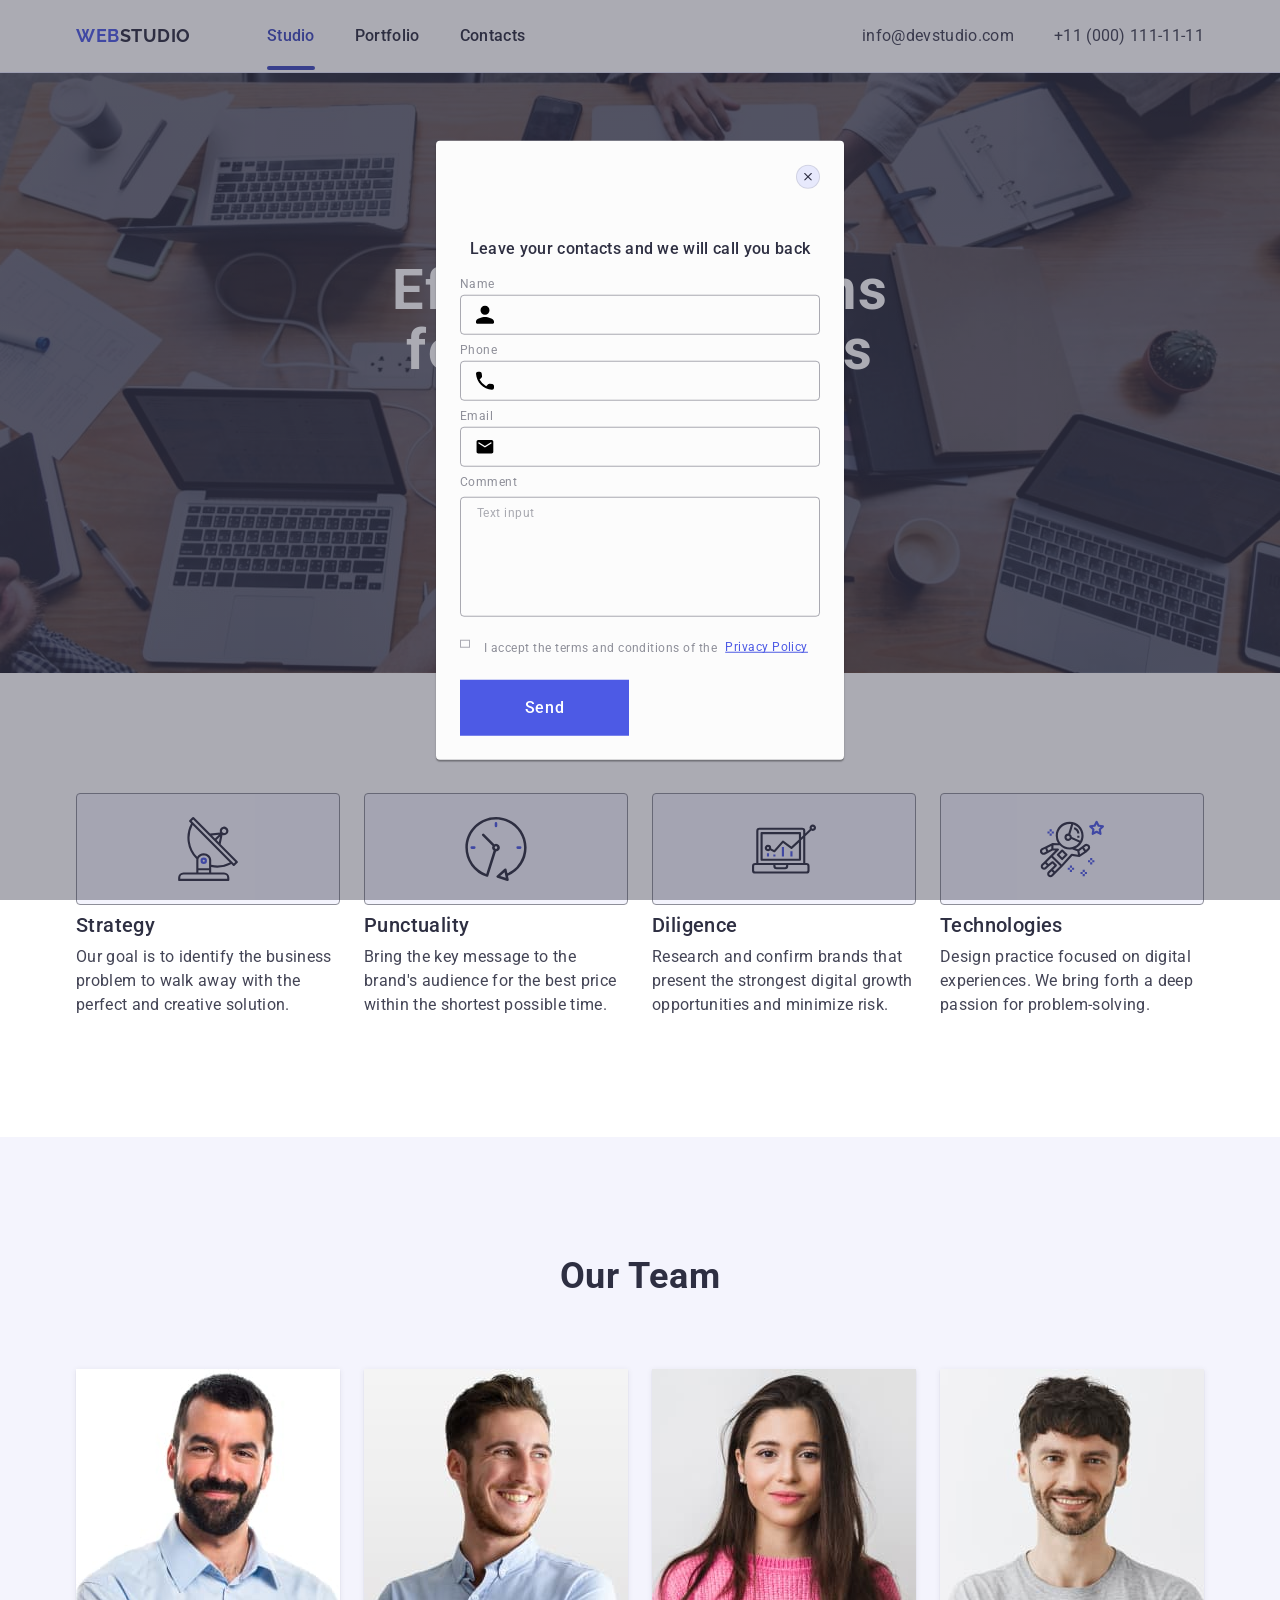
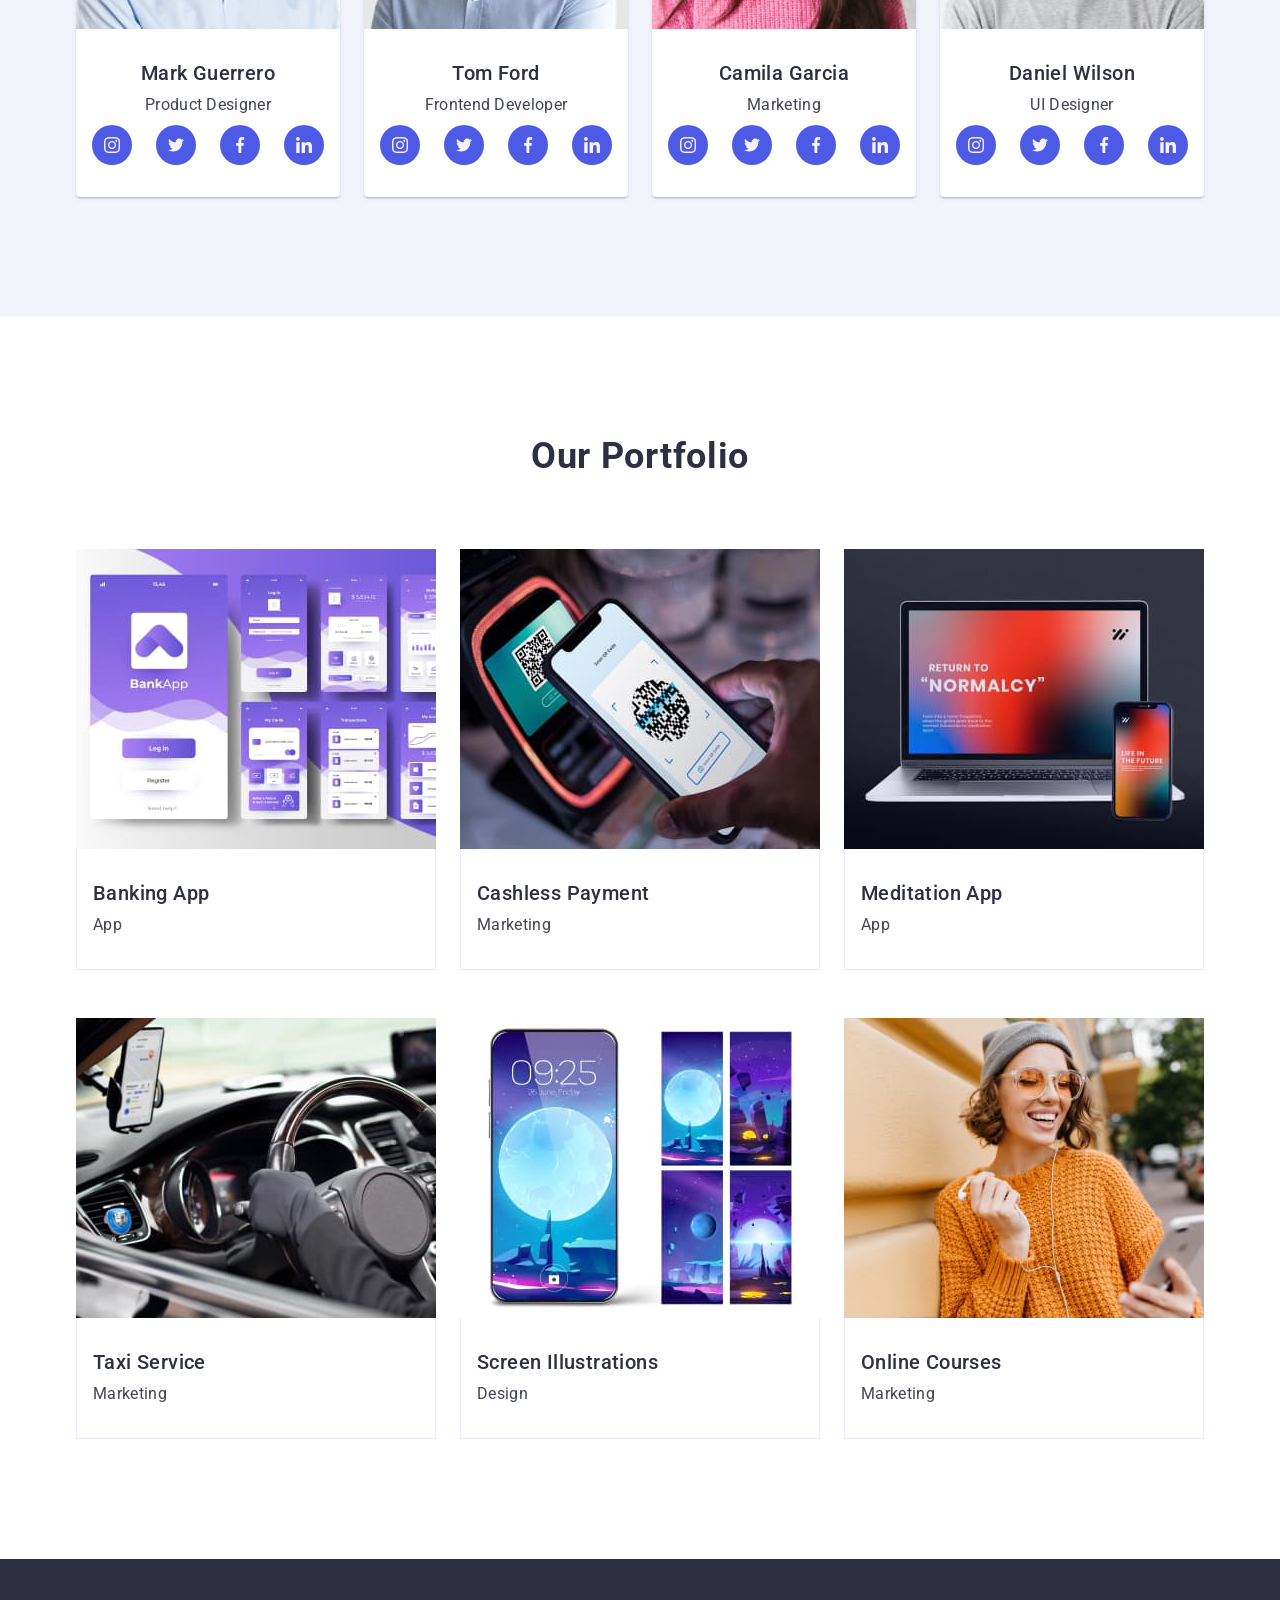
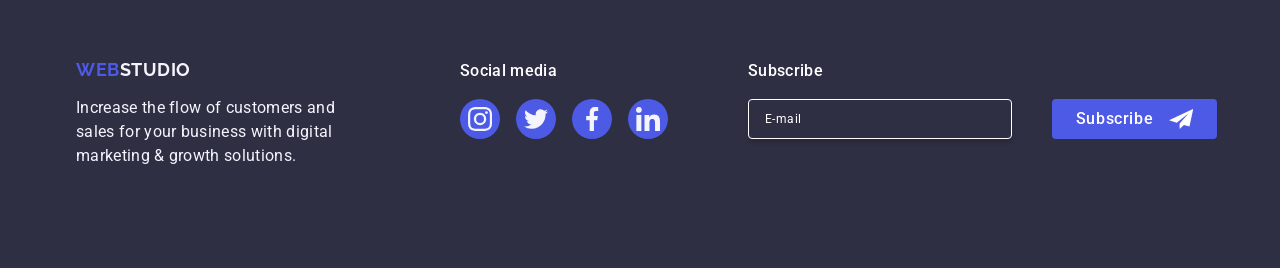
==== commit 6acdde8c: "5" ====
--- a/index.html
+++ b/index.html
@@ -485,7 +485,7 @@
         </div>
       </div>
     </footer>
-    <div class="modal-overlay is-ope">
+    <div class="modal-overlay is-open">
       <div class="modal">
         <button class="modal-closed-btn" type="button">
           <svg class="modal-icon-btn" width="8" height="8">
@@ -510,7 +510,7 @@
             </div>
           </div>
           <div class="modal-field">
-            <label for="user-tel">Phone</label>
+            <label class="modal-label-name" for="user-tel">Phone</label>
             <div class="modal-field-wrap">
               <input
                 class="modal-input"
@@ -525,7 +525,7 @@
             </div>
           </div>
           <div class="modal-field">
-            <label for="user-email">Email</label>
+            <label class="modal-label-name" for="user-email">Email</label>
             <div class="modal-field-wrap">
               <input
                 class="modal-input"
@@ -539,8 +539,8 @@
               </svg>
             </div>
           </div>
-          <div class="modal-field">
-            <label for="user-comment">Comment</label>
+          <div class="modal-comment-container">
+            <label class="modal-label-name" for="user-comment">Comment</label>
             <textarea
               class="modal-comment"
               name="user-comment"
@@ -559,7 +559,7 @@
             />
             <label class="modal-permit" for="user-privacy">
               <span class="modal-permit-span">
-                <svg width="10" height="8">
+                <svg class="modal-permit-icon" width="10" height="8">
                   <use href="./images/icons.svg#icon-mark"></use>
                 </svg> </span
               >I accept the terms and conditions of the
--- a/css/styles.css
+++ b/css/styles.css
@@ -643,8 +643,7 @@
   opacity: 0;
   visibility: hidden;
   pointer-events: none;
-  transition: opacity 250ms cubic-bezier(0.4, 0, 0.2, 1),
-    visibility 250ms cubic-bezier(0.4, 0, 0.2, 1);
+  transition: opacity 250ms cubic-bezier(0.4, 0, 0.2, 1);
 }
 
 .is-open {
@@ -667,7 +666,6 @@
   transform: translate(-50%, -50%);
 
   padding: 72px 24px 24px 24px;
-  transition: opacity 250ms cubic-bezier(0.4, 0, 0.2, 1);
 }
 
 .modal-closed-btn {
@@ -694,6 +692,7 @@
 .modal-closed-btn:focus {
   border: none;
   background-color: #404bbf;
+  fill: #ffffff;
 }
 
 .modal-icon-btn {
@@ -758,10 +757,14 @@
 .modal-icon {
   fill: 2e2F42;
   position: absolute;
-  left: 19px;
+  left: 16px;
   top: 50%;
   transform: translateY(-50%);
   transition: fill 250ms cubic-bezier(0.4, 0, 0.2, 1);
+}
+
+.modal-comment-container {
+  margin-bottom: 18px;
 }
 
 .modal-comment {
@@ -799,7 +802,7 @@
 .modal-checkbox-btn {
 }
 
-.modal-checkbox-btn:checked + .modal-permit span {
+.modal-checkbox-btn:checked + .modal-permit-span {
   display: flex;
   align-items: center;
   justify-content: center;
@@ -820,20 +823,18 @@
 }
 
 .modal-permit-span {
+  display: inline-flex;
   width: 16px;
   height: 16px;
   border-radius: 2px;
-  border: 1px solid rgba(46, 47, 66, 0.4);
-  fill: transparent;
   transition: background-color 250ms cubic-bezier(0.4, 0, 0.2, 1);
   border: 250ms cubic-bezier(0.4, 0, 0.2, 1);
   fill: 250ms cubic-bezier(0.4, 0, 0.2, 1);
 }
 
-.modal-permit-span:checked {
-  background-color: #404bbf;
-  border: none;
-  fill: #f4f4fd;
+.modal-permit-icon {
+  fill: transparent;
+  border: 1px solid rgba(46, 47, 66, 0.4);
 }
 
 .policy-link {
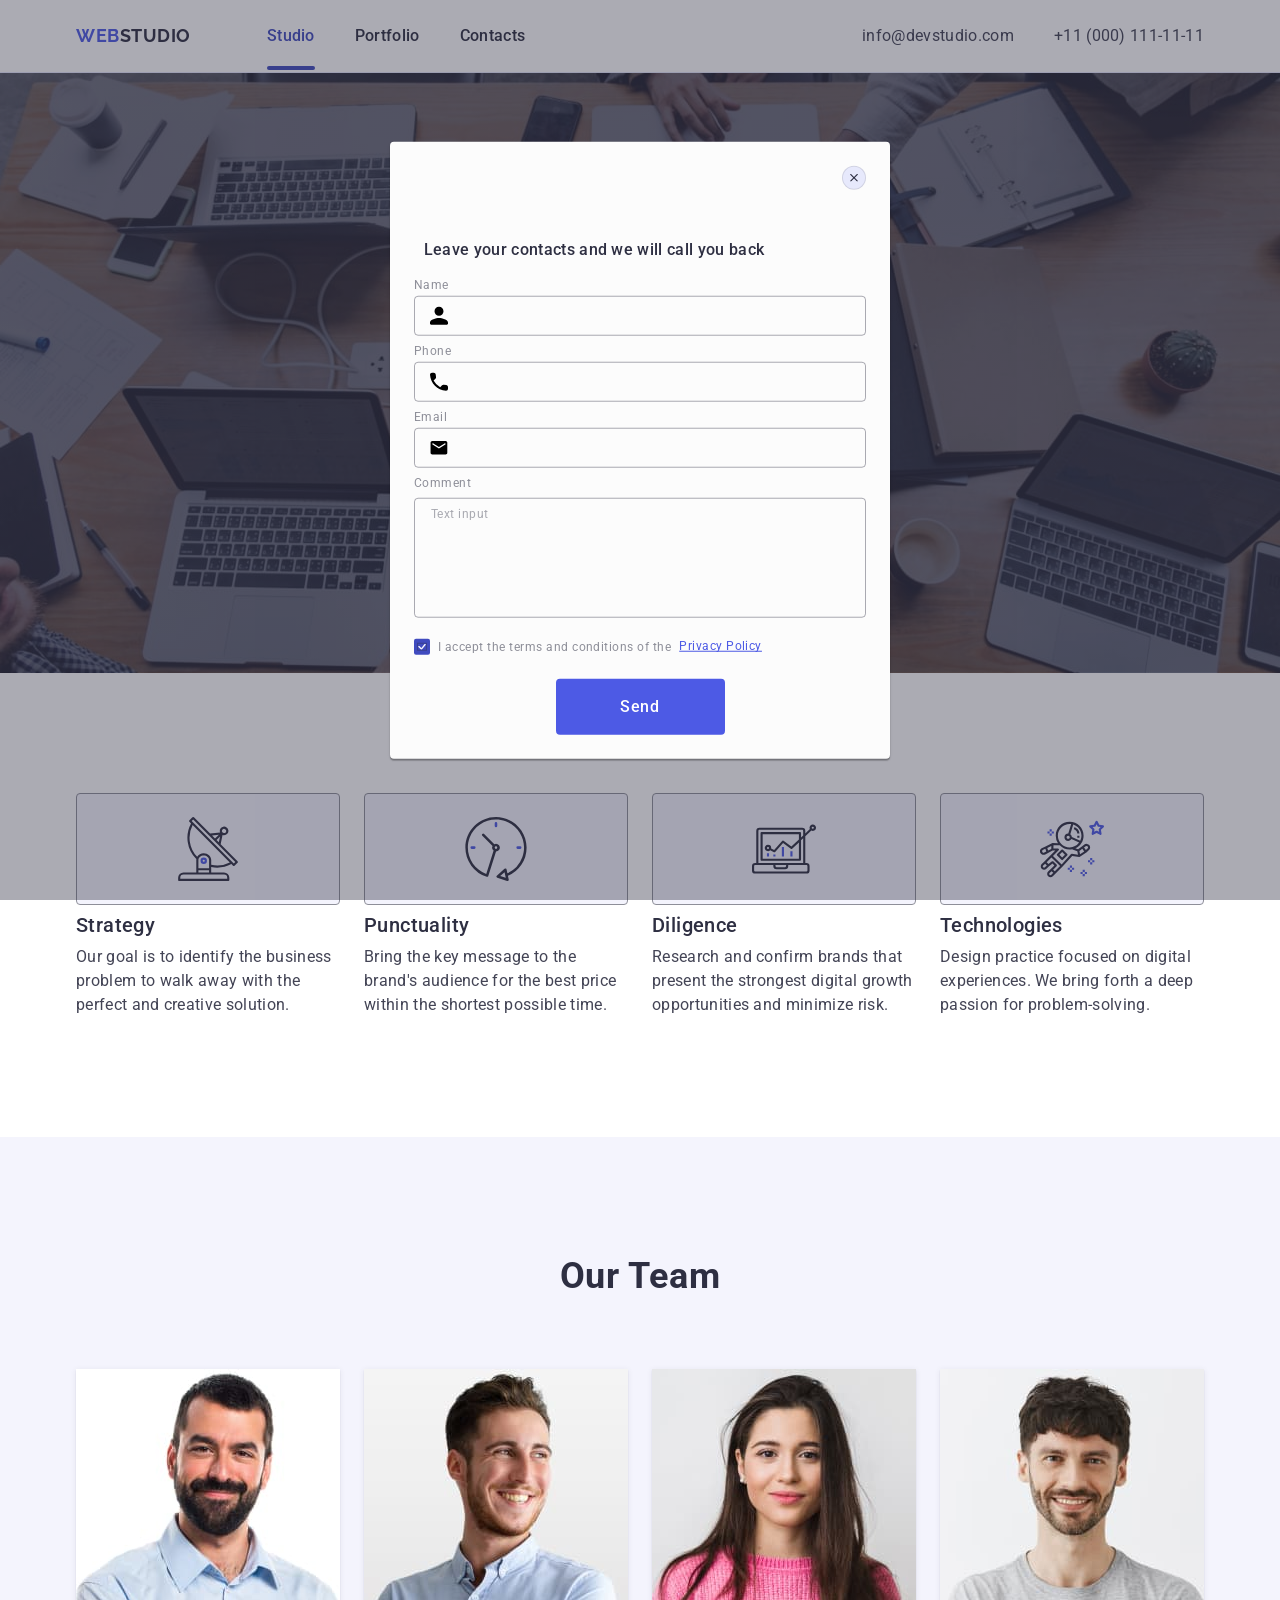
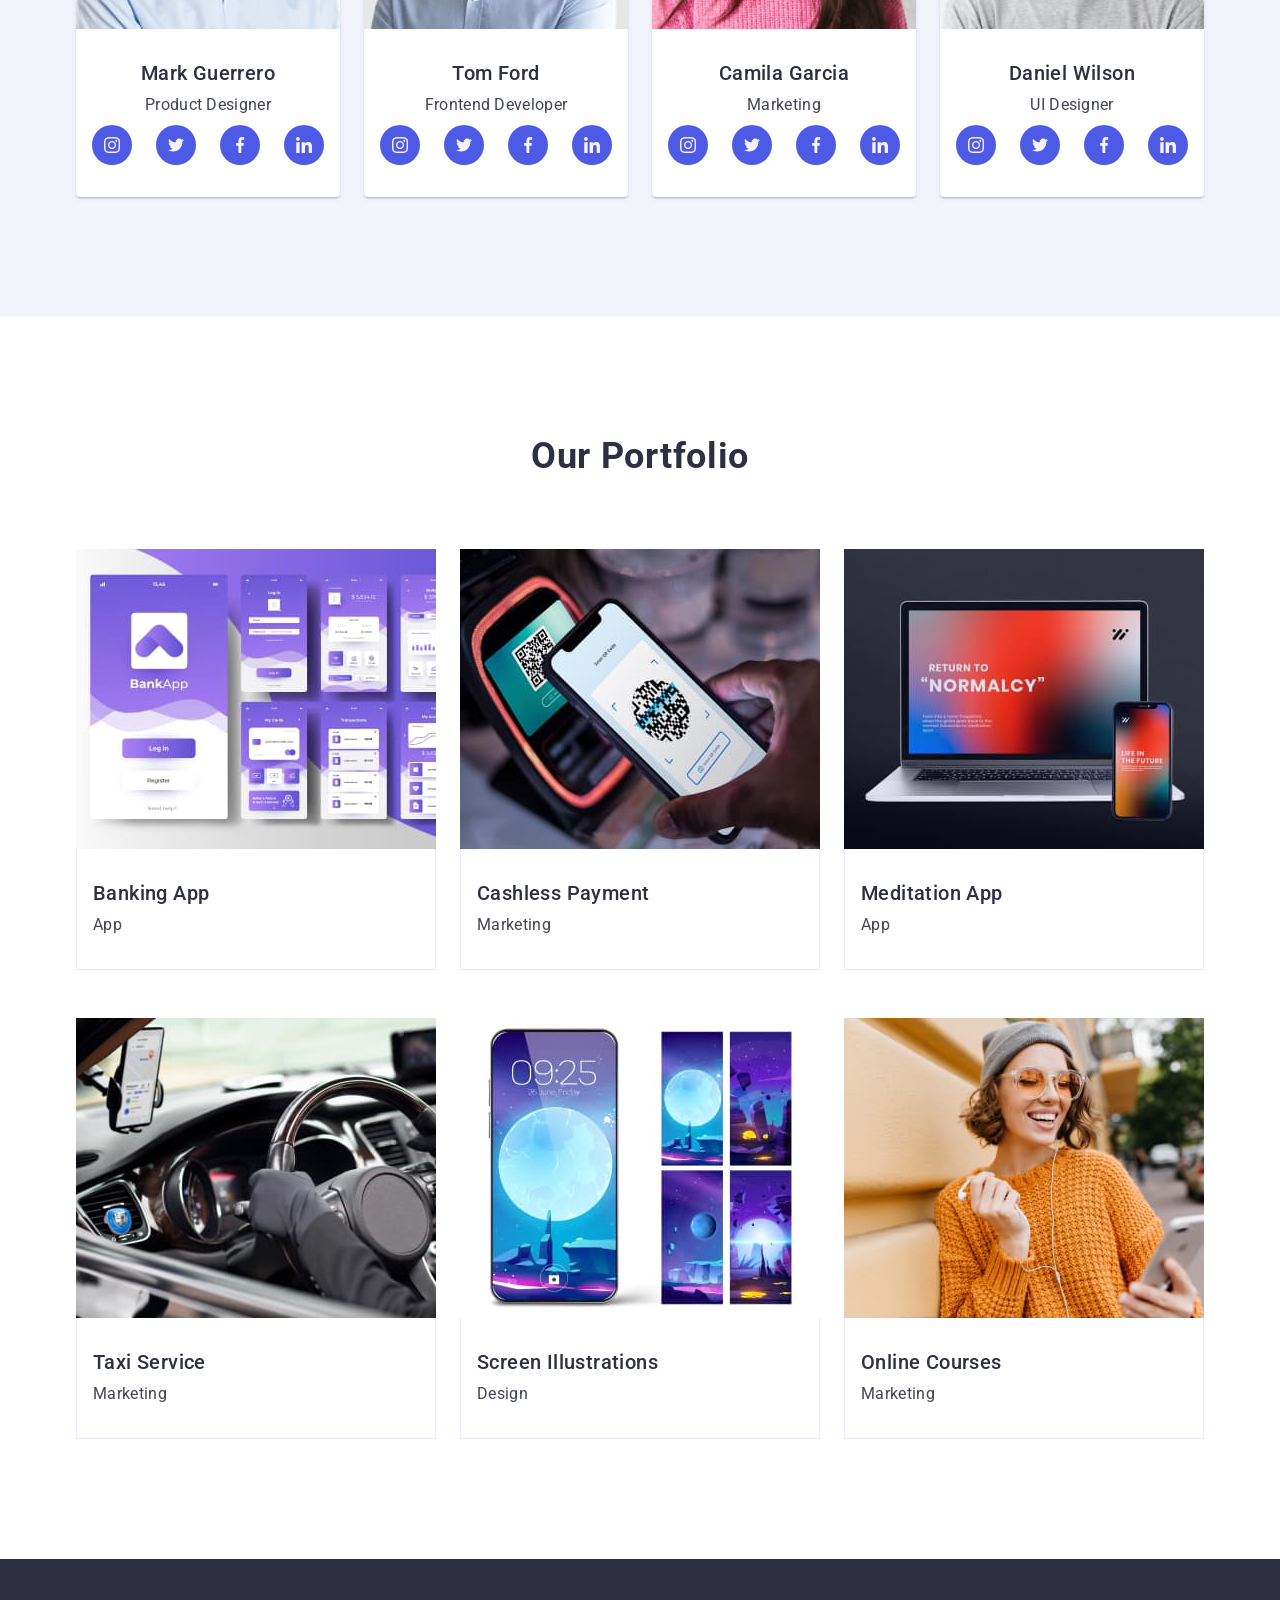
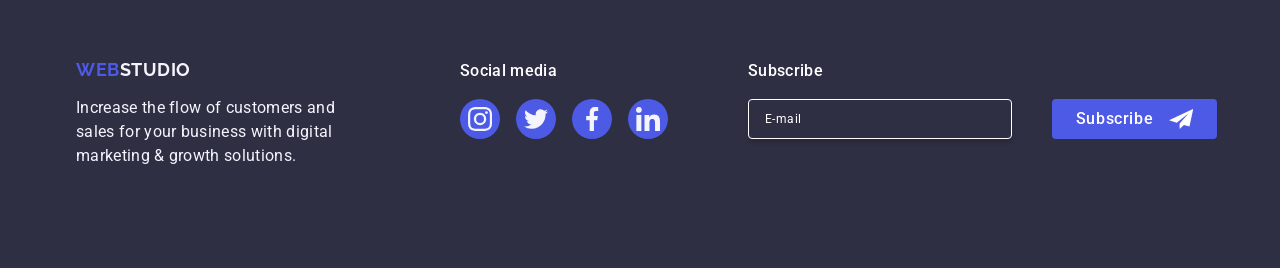
==== commit 5ec352c1: "5" ====
--- a/index.html
+++ b/index.html
@@ -493,7 +493,7 @@
           </svg>
         </button>
         <p class="modal-title">Leave your contacts and we will call you back</p>
-        <form>
+        <form class="modal-form">
           <div class="modal-field">
             <label class="modal-label-name" for="user-name">Name</label>
             <div class="modal-field-wrap">
@@ -566,7 +566,9 @@
               <a class="policy-link" href="">Privacy Policy</a></label
             >
           </div>
-          <button class="modal-send-btn" type="submit">Send</button>
+          <div class="modal-send-container">
+            <button class="modal-send-btn" type="submit">Send</button>
+          </div>
         </form>
       </div>
     </div>
--- a/css/styles.css
+++ b/css/styles.css
@@ -646,6 +646,12 @@
   transition: opacity 250ms cubic-bezier(0.4, 0, 0.2, 1);
 }
 
+.modal-overlay.visible {
+  opacity: 1;
+  visibility: visible;
+  pointer-events: auto;
+}
+
 .is-open {
   opacity: 1;
   visibility: visible;
@@ -659,13 +665,14 @@
   box-shadow: 0 1px 1px 0 rgba(0, 0, 0, 0.14), 0 1px 3px 0 rgba(0, 0, 0, 0.12),
     0 2px 1px 0 rgba(0, 0, 0, 0.2);
   background: rgba(252, 252, 252, 1);
-
+  max-width: 500px;
+  width: 100%;
   position: absolute;
   top: 50%;
   left: 50%;
+  padding: 72px 24px 24px 24px;
   transform: translate(-50%, -50%);
-
-  padding: 72px 24px 24px 24px;
+  transition: transform 250ms cubic-bezier(0.4, 0, 0.2, 1);
 }
 
 .modal-closed-btn {
@@ -673,7 +680,6 @@
   align-items: center;
   justify-content: center;
   position: absolute;
-
   top: 24px;
   right: 24px;
   width: 24px;
@@ -692,7 +698,6 @@
 .modal-closed-btn:focus {
   border: none;
   background-color: #404bbf;
-  fill: #ffffff;
 }
 
 .modal-icon-btn {
@@ -700,8 +705,8 @@
   fill: #2e2f42;
 }
 
-.modal-icon-btn:hover,
-.modal-icon-btn:focus {
+.modal-closed-btn:hover .modal-icon-btn,
+.modal-closed-btn:focus .modal-icon-btn {
   fill: #ffffff;
 }
 
@@ -764,7 +769,7 @@
 }
 
 .modal-comment-container {
-  margin-bottom: 18px;
+  margin-bottom: 16px;
 }
 
 .modal-comment {
@@ -802,7 +807,7 @@
 .modal-checkbox-btn {
 }
 
-.modal-checkbox-btn:checked + .modal-permit-span {
+.modal-checkbox-btn:checked + .modal-permit span {
   display: flex;
   align-items: center;
   justify-content: center;
@@ -823,17 +828,23 @@
 }
 
 .modal-permit-span {
-  display: inline-flex;
   width: 16px;
   height: 16px;
   border-radius: 2px;
-  transition: background-color 250ms cubic-bezier(0.4, 0, 0.2, 1);
+  border: 1px solid rgba(46, 47, 66, 0.4);
+  transition: background-color 250ms cubic-bezier(0.4, 0, 0.2, 1),
+    border 250ms cubic-bezier(0.4, 0, 0.2, 1),
+    fill 250ms cubic-bezier(0.4, 0, 0.2, 1);
   border: 250ms cubic-bezier(0.4, 0, 0.2, 1);
   fill: 250ms cubic-bezier(0.4, 0, 0.2, 1);
+  display: inline-flex;
+  background-color: #404bbf;
+  fill: transparent;
 }
 
 .modal-permit-icon {
   fill: transparent;
+  fill: #f4f4fd;
   border: 1px solid rgba(46, 47, 66, 0.4);
 }
 
@@ -844,6 +855,12 @@
   color: rgba(77, 90, 229, 1);
 }
 
+.modal-send-container {
+  display: flex;
+  align-items: center;
+  justify-content: center;
+}
+
 .modal-send-btn {
   display: block;
   min-width: 169px;
@@ -853,6 +870,7 @@
   line-height: 1.5;
   letter-spacing: 0.04em;
   color: #fff;
+  border-radius: 4px;
   cursor: pointer;
   background-color: #4d5ae5;
   border: none;
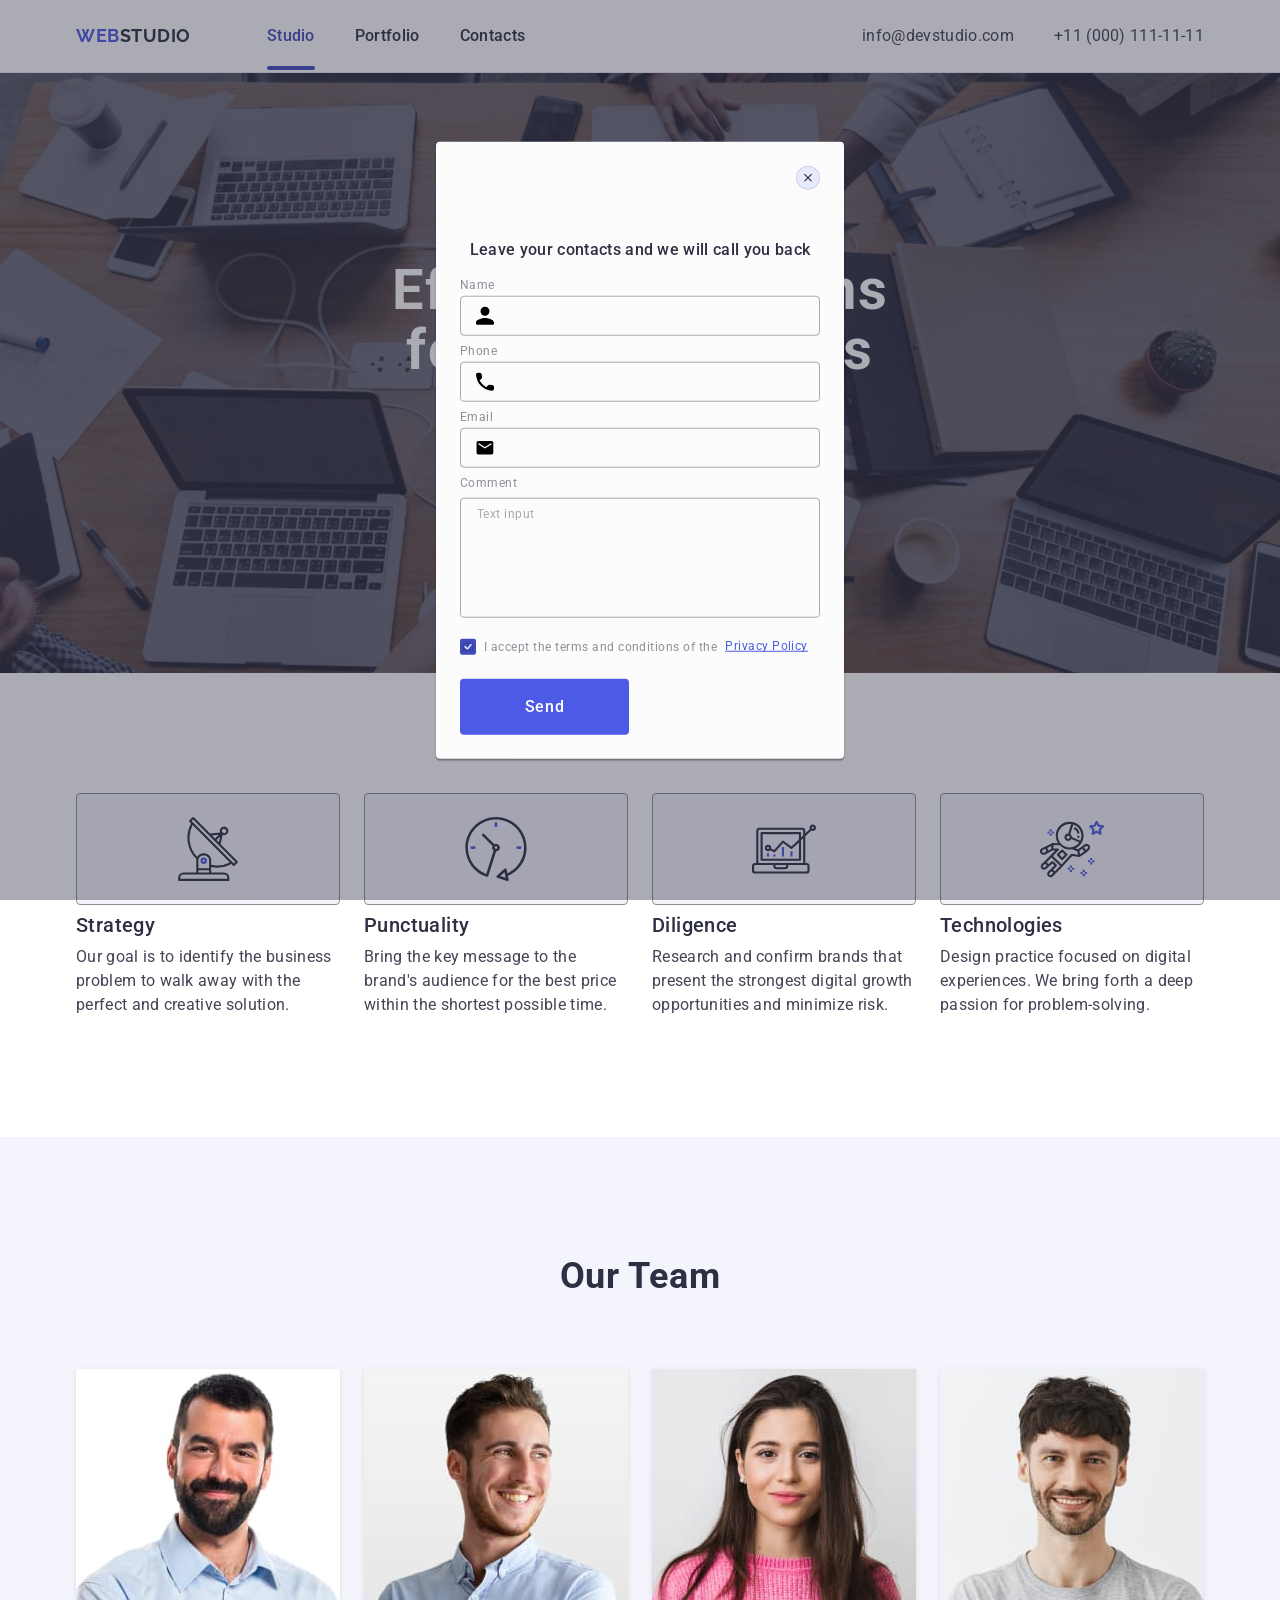
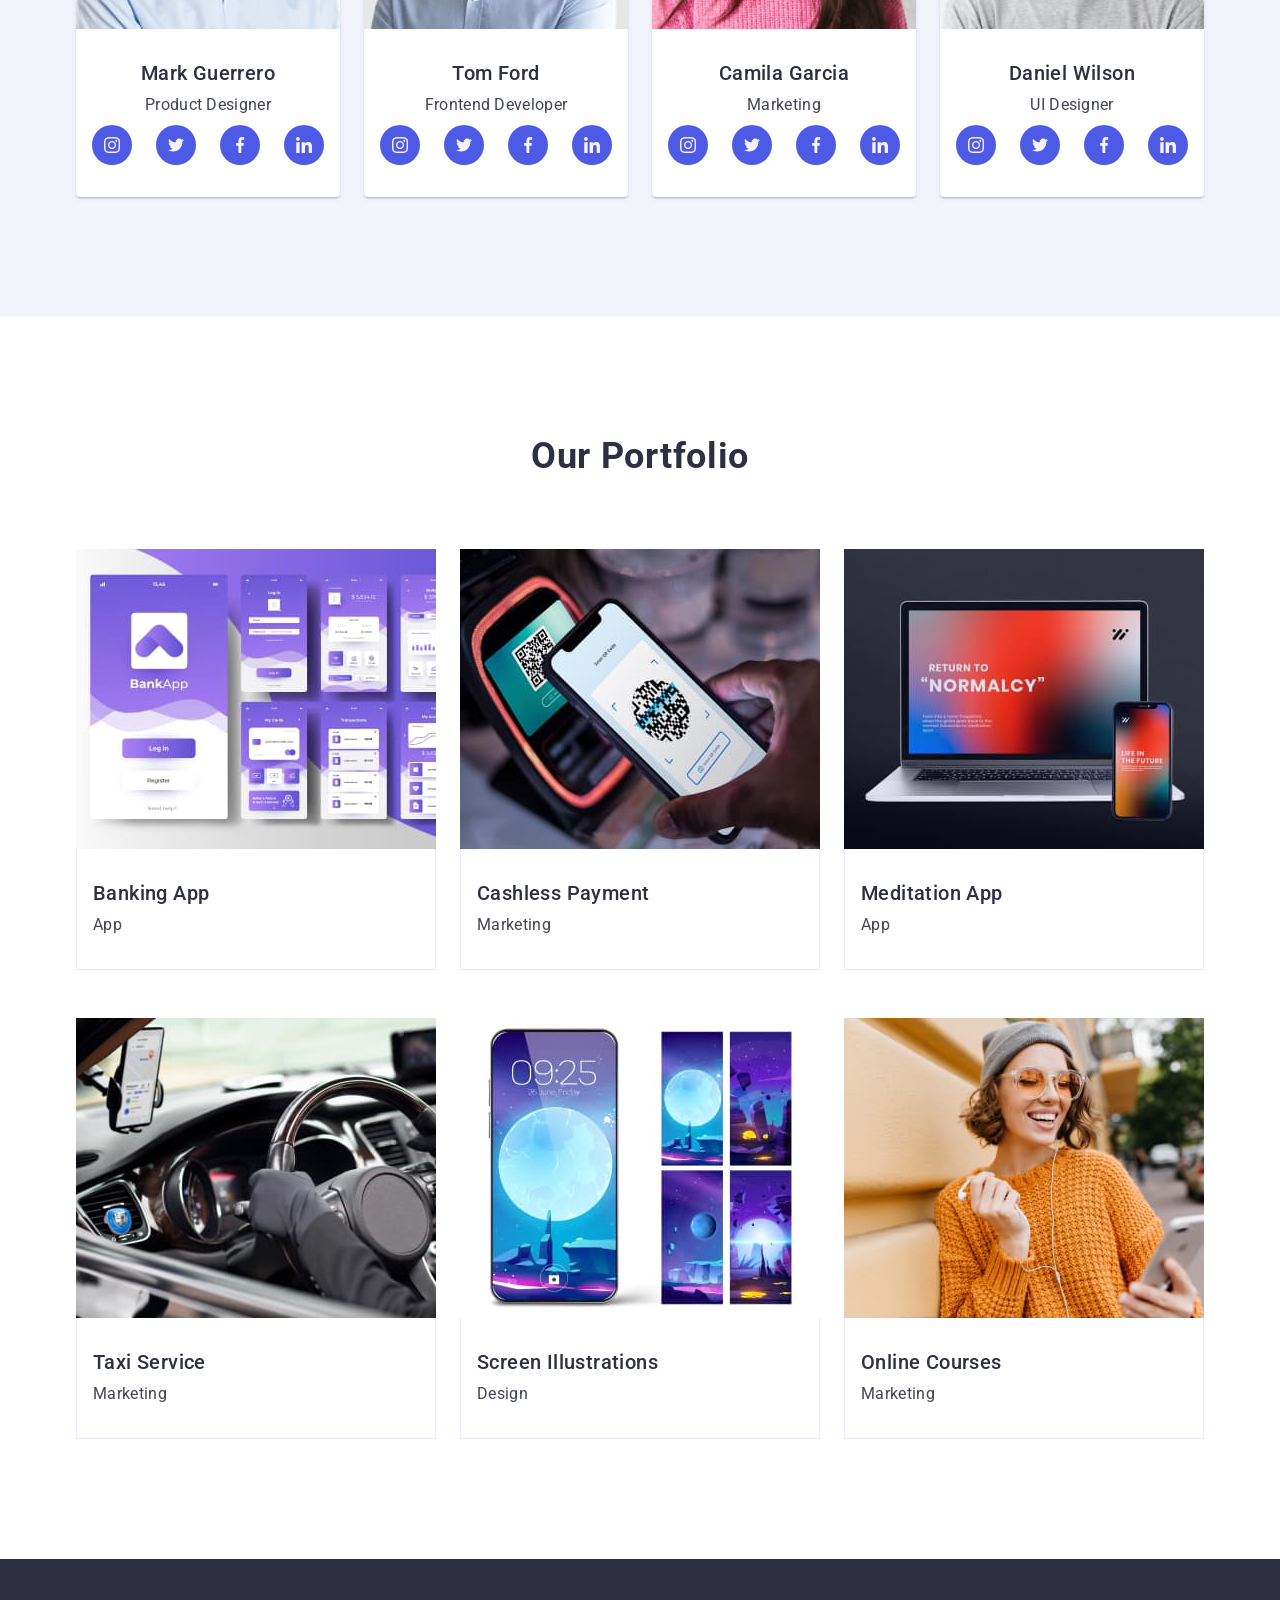
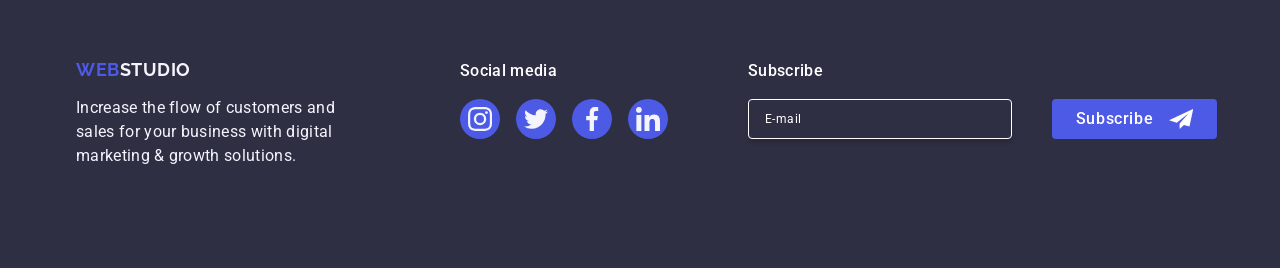
==== commit f0598e74: "5" ====
--- a/index.html
+++ b/index.html
@@ -566,9 +566,7 @@
               <a class="policy-link" href="">Privacy Policy</a></label
             >
           </div>
-          <div class="modal-send-container">
-            <button class="modal-send-btn" type="submit">Send</button>
-          </div>
+          <button class="modal-send-btn" type="submit">Send</button>
         </form>
       </div>
     </div>
--- a/css/styles.css
+++ b/css/styles.css
@@ -665,8 +665,6 @@
   box-shadow: 0 1px 1px 0 rgba(0, 0, 0, 0.14), 0 1px 3px 0 rgba(0, 0, 0, 0.12),
     0 2px 1px 0 rgba(0, 0, 0, 0.2);
   background: rgba(252, 252, 252, 1);
-  max-width: 500px;
-  width: 100%;
   position: absolute;
   top: 50%;
   left: 50%;
@@ -855,12 +853,6 @@
   color: rgba(77, 90, 229, 1);
 }
 
-.modal-send-container {
-  display: flex;
-  align-items: center;
-  justify-content: center;
-}
-
 .modal-send-btn {
   display: block;
   min-width: 169px;
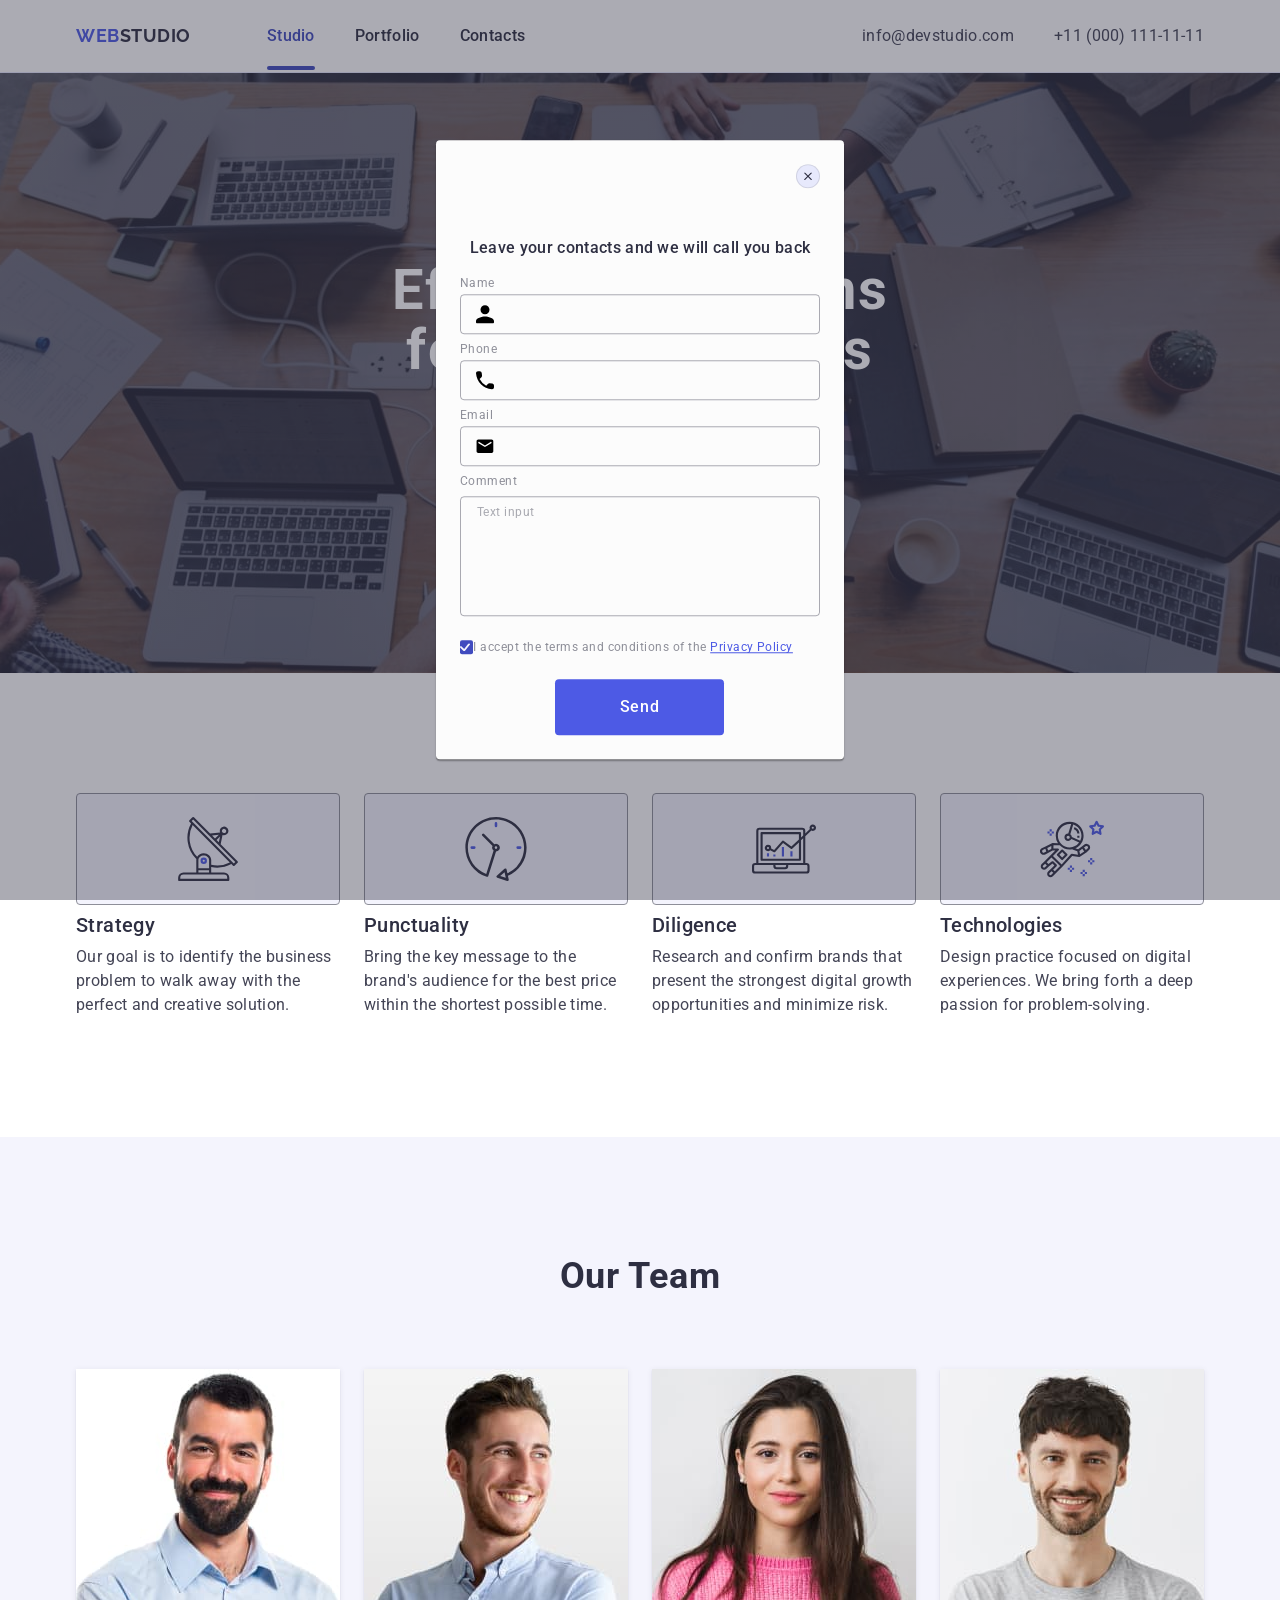
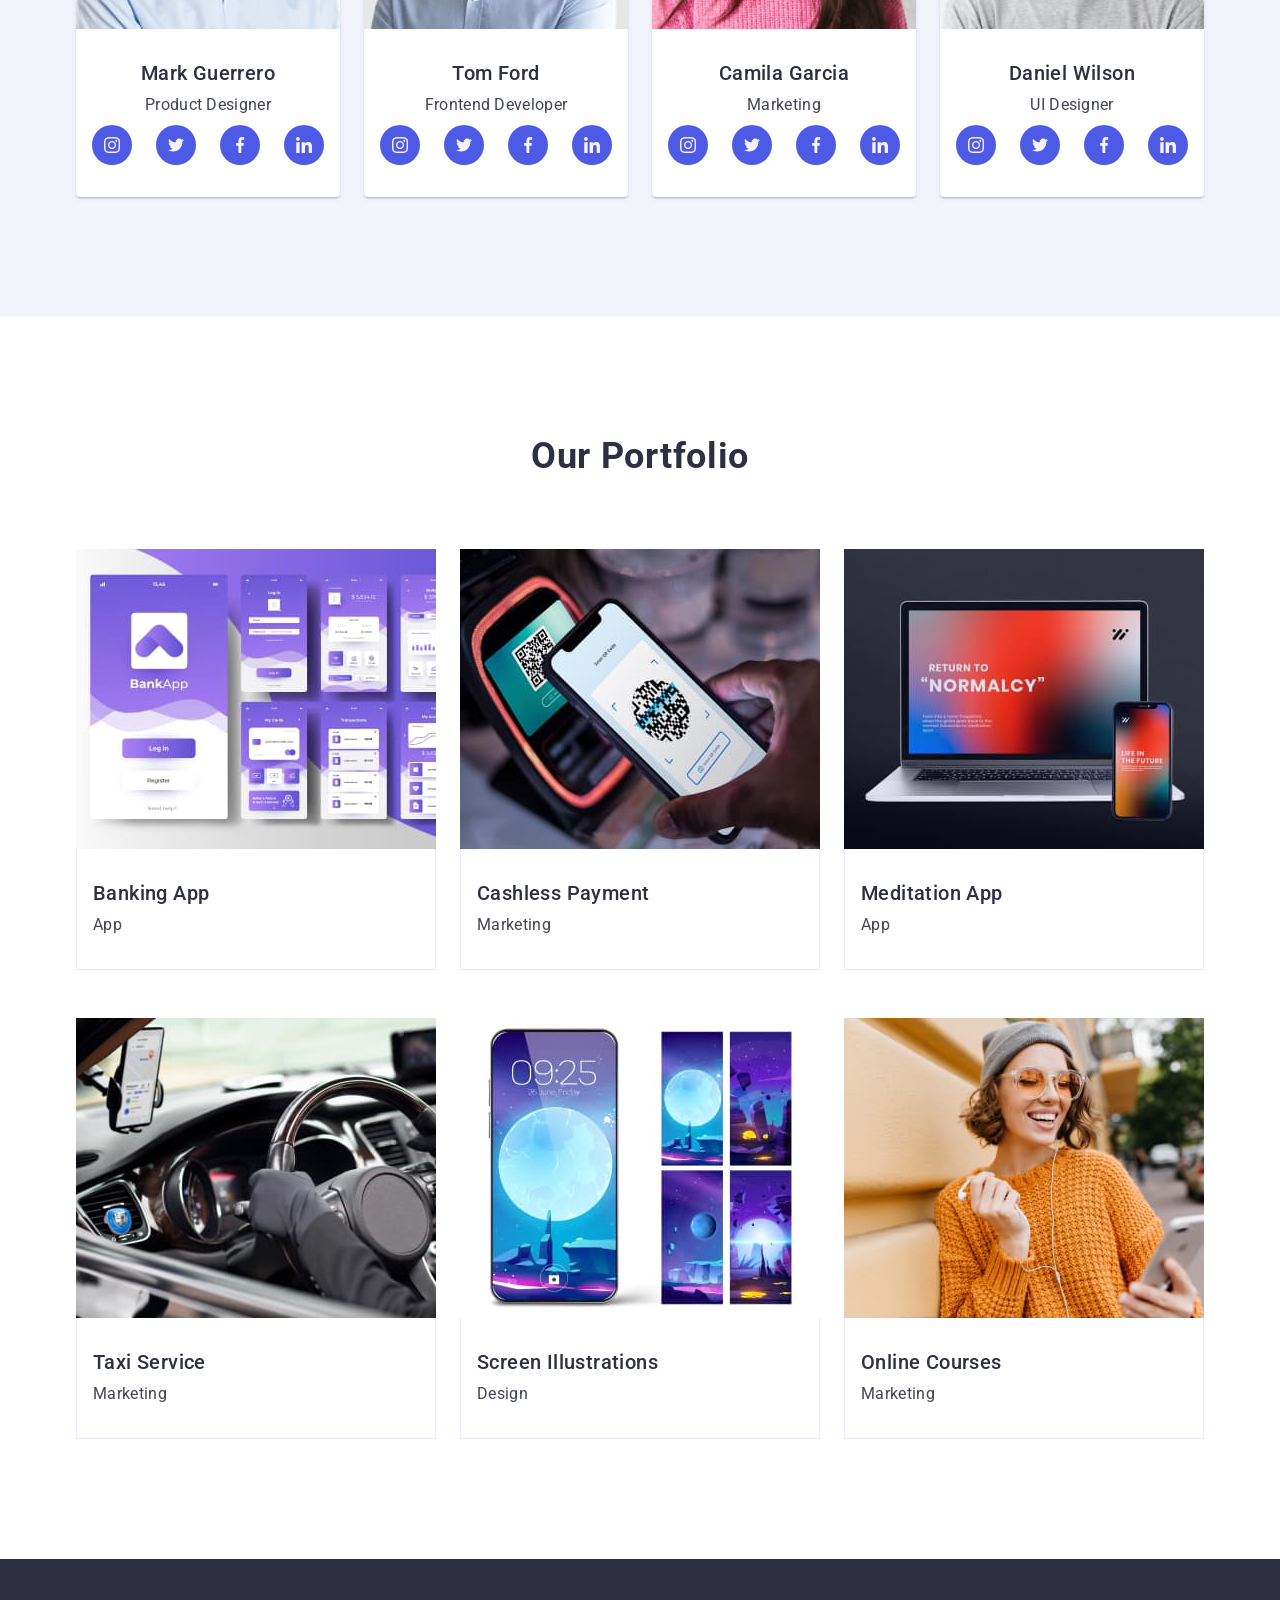
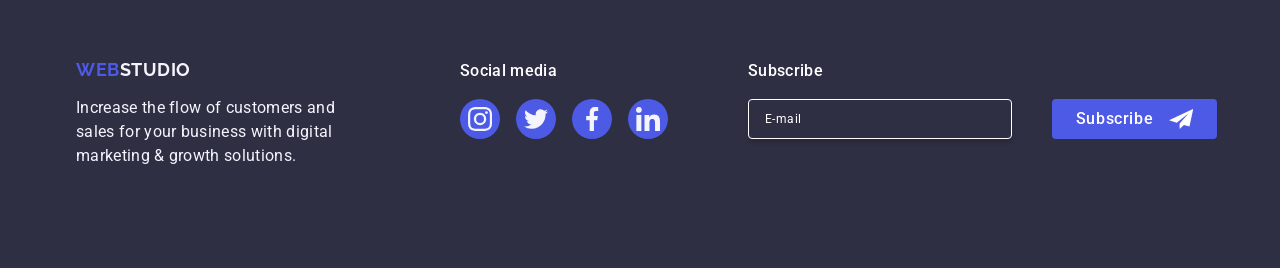
==== commit 52bf142f: "5" ====
--- a/index.html
+++ b/index.html
@@ -561,8 +561,9 @@
               <span class="modal-permit-span">
                 <svg class="modal-permit-icon" width="10" height="8">
                   <use href="./images/icons.svg#icon-mark"></use>
-                </svg> </span
-              >I accept the terms and conditions of the
+                </svg>
+              </span>
+              I accept the terms and conditions of the
               <a class="policy-link" href="">Privacy Policy</a></label
             >
           </div>
--- a/css/styles.css
+++ b/css/styles.css
@@ -643,7 +643,8 @@
   opacity: 0;
   visibility: hidden;
   pointer-events: none;
-  transition: opacity 250ms cubic-bezier(0.4, 0, 0.2, 1);
+  transition: opacity 250ms cubic-bezier(0.4, 0, 0.2, 1),
+    visibility 250ms cubic-bezier(0.4, 0, 0.2, 1);
 }
 
 .modal-overlay.visible {
@@ -805,45 +806,41 @@
 .modal-checkbox-btn {
 }
 
-.modal-checkbox-btn:checked + .modal-permit span {
-  display: flex;
+.modal-checkbox-btn:checked + .modal-permit > .modal-permit-span {
+  border: none;
+  fill: #f4f4fd;
+  background-color: #404bbf;
+}
+
+.modal-permit {
   align-items: center;
   justify-content: center;
-  background-color: #404bbf;
-  border: none;
-  fill: #f4f4fd;
-}
-
-.modal-permit {
-  display: flex;
-  align-items: center;
   gap: 8px;
   font-weight: 400;
   font-size: 12px;
   line-height: 117%;
   letter-spacing: 0.04em;
   color: rgba(142, 143, 153, 1);
+  border: none;
+  fill: #f4f4fd;
 }
 
 .modal-permit-span {
+  align-items: center;
+  justify-content: center;
+  fill: transparent;
+  border: 1px solid rgba(46, 47, 66, 0.4);
   width: 16px;
   height: 16px;
   border-radius: 2px;
-  border: 1px solid rgba(46, 47, 66, 0.4);
   transition: background-color 250ms cubic-bezier(0.4, 0, 0.2, 1),
     border 250ms cubic-bezier(0.4, 0, 0.2, 1),
     fill 250ms cubic-bezier(0.4, 0, 0.2, 1);
-  border: 250ms cubic-bezier(0.4, 0, 0.2, 1);
-  fill: 250ms cubic-bezier(0.4, 0, 0.2, 1);
-  display: inline-flex;
-  background-color: #404bbf;
-  fill: transparent;
+  background-color: #fff;
 }
 
 .modal-permit-icon {
-  fill: transparent;
   fill: #f4f4fd;
-  border: 1px solid rgba(46, 47, 66, 0.4);
 }
 
 .policy-link {
@@ -867,4 +864,5 @@
   background-color: #4d5ae5;
   border: none;
   transition: background-color 250ms cubic-bezier(0.4, 0, 0.2, 1);
-}
+  margin-left: 95px;
+}
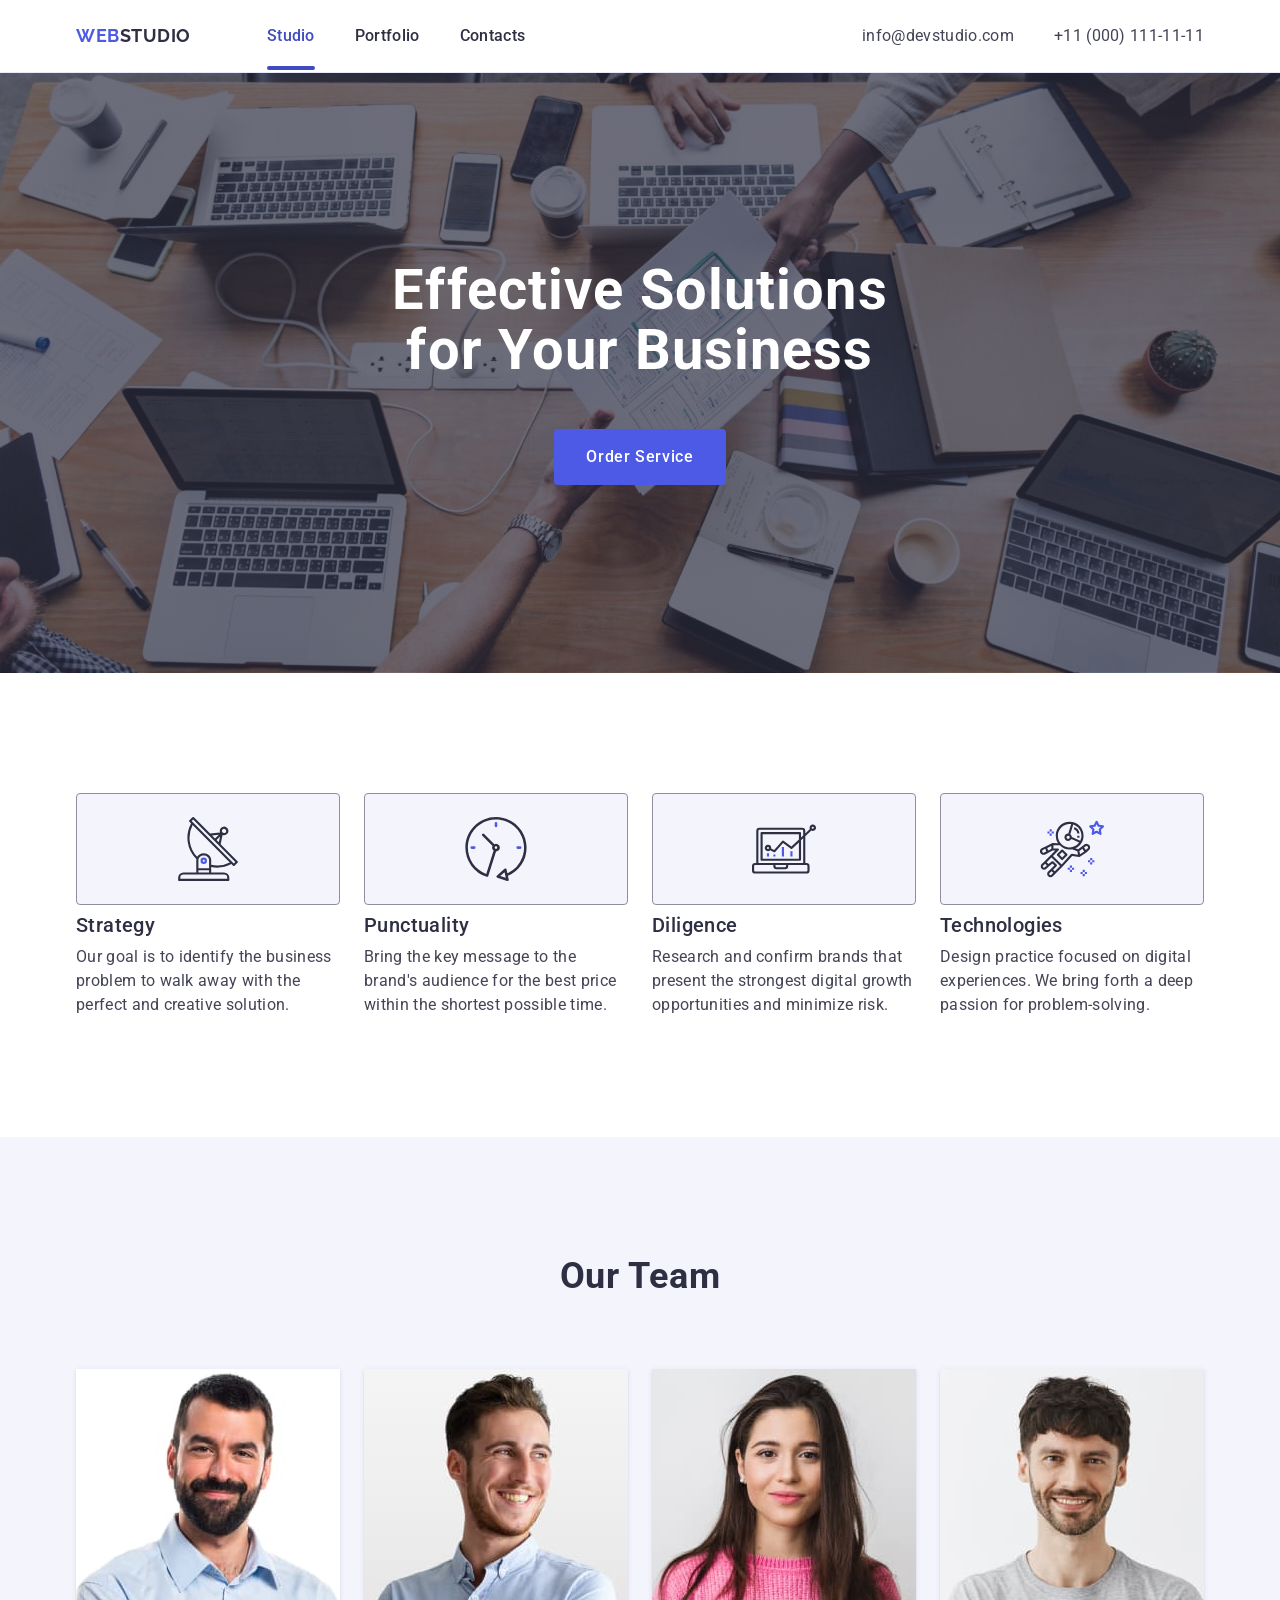
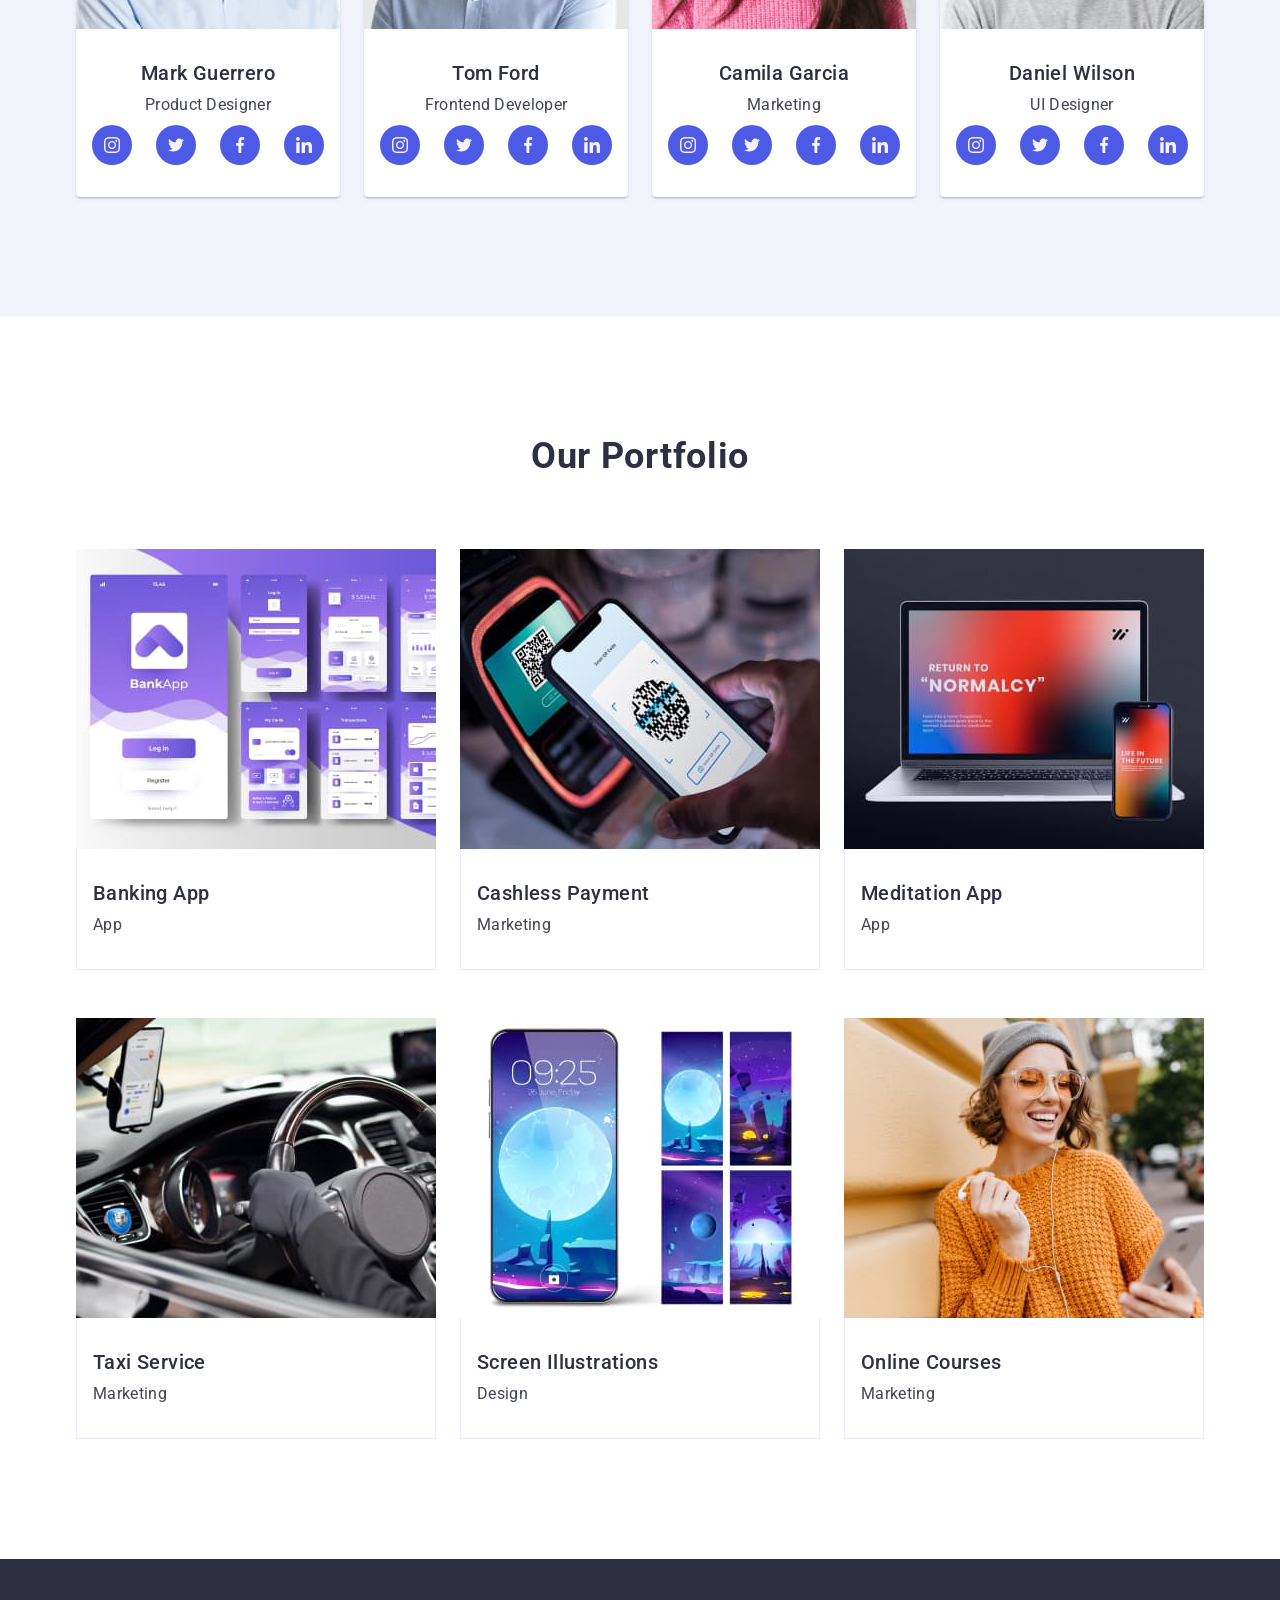
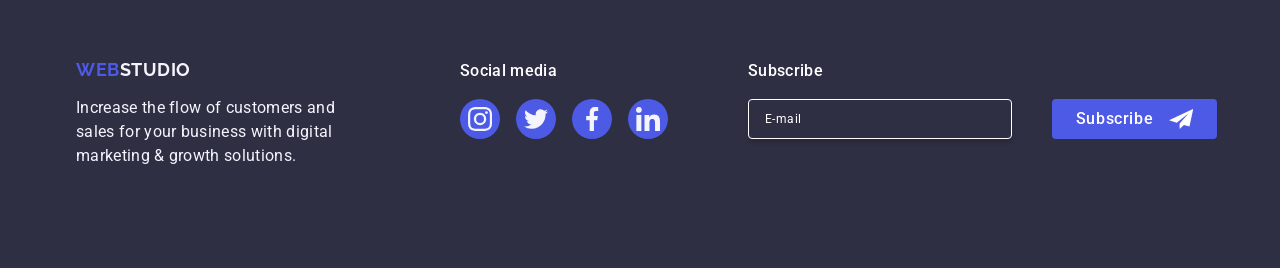
==== commit 921a9665: "5" ====
--- a/index.html
+++ b/index.html
@@ -485,7 +485,7 @@
         </div>
       </div>
     </footer>
-    <div class="modal-overlay is-open">
+    <div class="modal-overlay is-ope">
       <div class="modal">
         <button class="modal-closed-btn" type="button">
           <svg class="modal-icon-btn" width="8" height="8">
@@ -555,7 +555,6 @@
               name="user-privacy"
               id="user-privacy"
               value="true"
-              checked
             />
             <label class="modal-permit" for="user-privacy">
               <span class="modal-permit-span">
--- a/css/styles.css
+++ b/css/styles.css
@@ -634,6 +634,12 @@
 
 /* ----------------- Modal Overlay -------------------------------*/
 
+.is-open {
+  opacity: 1;
+  visibility: visible;
+  pointer-events: auto;
+}
+
 .modal-overlay {
   width: 100%;
   height: 100%;
@@ -648,12 +654,6 @@
 }
 
 .modal-overlay.visible {
-  opacity: 1;
-  visibility: visible;
-  pointer-events: auto;
-}
-
-.is-open {
   opacity: 1;
   visibility: visible;
   pointer-events: auto;
@@ -806,41 +806,36 @@
 .modal-checkbox-btn {
 }
 
-.modal-checkbox-btn:checked + .modal-permit > .modal-permit-span {
-  border: none;
-  fill: #f4f4fd;
-  background-color: #404bbf;
-}
-
 .modal-permit {
-  align-items: center;
-  justify-content: center;
   gap: 8px;
   font-weight: 400;
   font-size: 12px;
   line-height: 117%;
   letter-spacing: 0.04em;
-  color: rgba(142, 143, 153, 1);
-  border: none;
-  fill: #f4f4fd;
+  color: #8e8f99;
 }
 
 .modal-permit-span {
+  /* display: inline-flex; */
   align-items: center;
   justify-content: center;
-  fill: transparent;
-  border: 1px solid rgba(46, 47, 66, 0.4);
   width: 16px;
   height: 16px;
   border-radius: 2px;
+  border: 1px solid rgba(46, 47, 66, 0.4);
+  fill: transparent;
   transition: background-color 250ms cubic-bezier(0.4, 0, 0.2, 1),
     border 250ms cubic-bezier(0.4, 0, 0.2, 1),
     fill 250ms cubic-bezier(0.4, 0, 0.2, 1);
-  background-color: #fff;
+}
+
+.modal-checkbox-btn:checked + .modal-permit .modal-permit-span {
+  background-color: #404bbf;
+  border: none;
+  fill: #f4f4fd;
 }
 
 .modal-permit-icon {
-  fill: #f4f4fd;
 }
 
 .policy-link {
